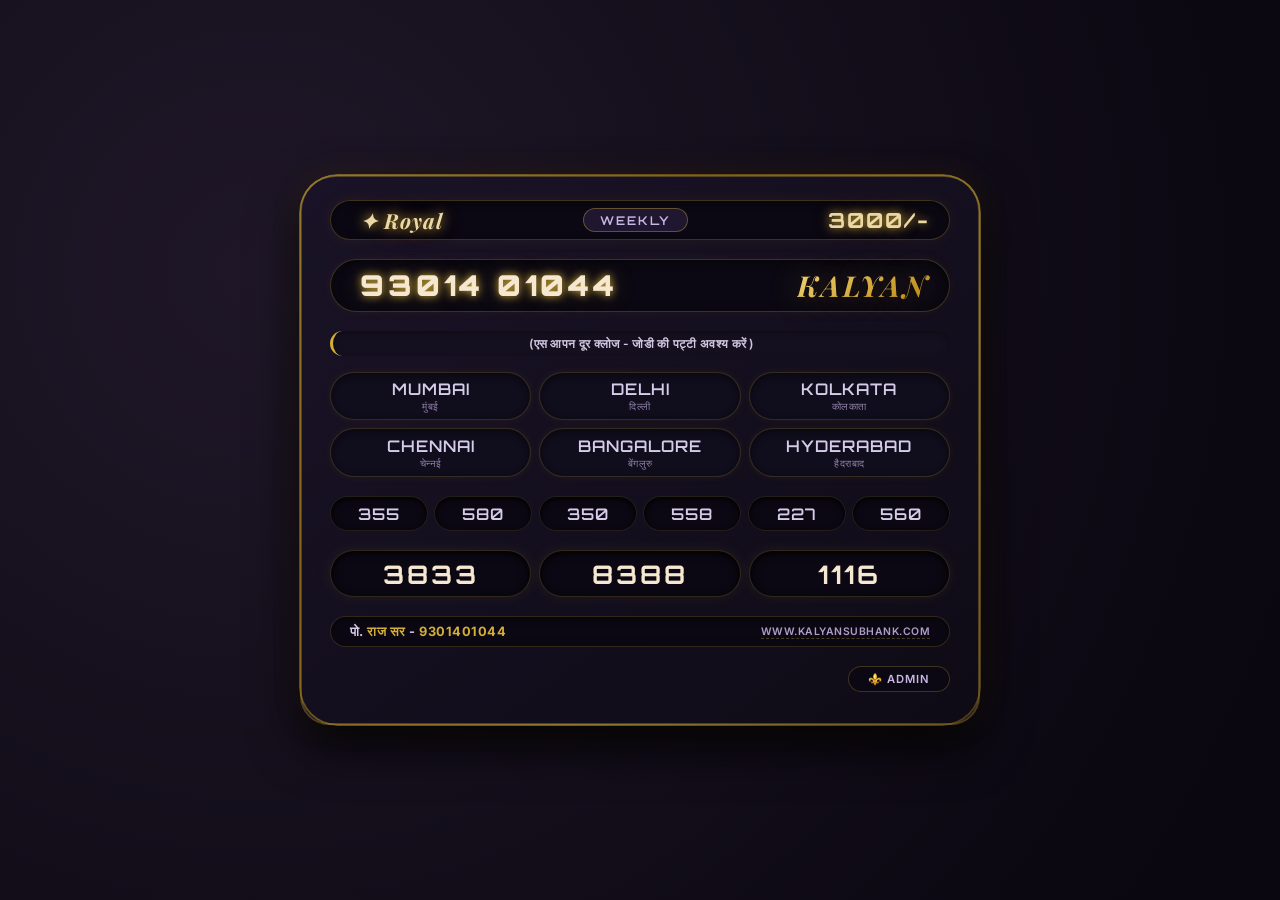
==== index.html @ b7de9a2c "Update index.html" ====
<!DOCTYPE html>
<html lang="en">
<head>
  <meta charset="UTF-8" />
  <meta name="viewport" content="width=device-width, initial-scale=1.0, maximum-scale=1.5" />
  <title>Kalyan · Royal Panel</title>
  <link rel="preconnect" href="https://fonts.googleapis.com" />
  <link rel="preconnect" href="https://fonts.gstatic.com" crossorigin />
  <link href="https://fonts.googleapis.com/css2?family=Orbitron:wght@400;600;700;900&family=Playfair+Display:ital,wght@0,600;0,700;1,700&family=Inter:opsz,wght@14..32,400;14..32,600;14..32,700&display=swap" rel="stylesheet" />
  <style>
    * {
      margin: 0;
      padding: 0;
      box-sizing: border-box;
    }

    body {
      background: #0b080e;
      min-height: 100vh;
      display: flex;
      justify-content: center;
      align-items: center;
      font-family: 'Inter', sans-serif;
      padding: 1rem;
      background-image: radial-gradient(circle at 20% 30%, #1f1728 0%, #0a0710 90%);
    }

    /* royal card – smaller, more compact */
    .panel {
      max-width: 680px;
      width: 100%;
      background: #110d1a;
      background-image: linear-gradient(145deg, #1a1327 0%, #0e0b16 100%);
      border-radius: 2.2rem 2.2rem 1.8rem 1.8rem;
      padding: 1.5rem 1.8rem 2rem;
      box-shadow: 0 20px 50px rgba(0,0,0,0.9), inset 0 0 0 1px #d4af3750, 0 0 30px #b8860b20;
      border: 1px solid #d4af3750;
      transition: all 0.2s;
      position: relative;
    }
    /* decorative border glow */
    .panel::before {
      content: '';
      position: absolute;
      inset: -2px;
      border-radius: 2.4rem;
      padding: 2px;
      background: linear-gradient(135deg, #d4af37, #b8860b, #d4af37, #8b6914);
      -webkit-mask: linear-gradient(#fff 0 0) content-box, linear-gradient(#fff 0 0);
      -webkit-mask-composite: xor;
      mask-composite: exclude;
      pointer-events: none;
      opacity: 0.5;
    }

    /* header: removed RS box, replaced with royal title + weekly/fees */
    .top-royal {
      display: flex;
      justify-content: space-between;
      align-items: center;
      background: #0b0813;
      padding: 0.3rem 1.2rem 0.3rem 1.8rem;
      border-radius: 60px;
      margin-bottom: 1.2rem;
      border: 1px solid #d4af3740;
      box-shadow: inset 0 2px 8px #00000080, 0 0 15px #b8860b15;
    }

    .top-royal .royal-title {
      font-family: 'Playfair Display', serif;
      font-weight: 700;
      font-size: 1.3rem;
      font-style: italic;
      color: #ecd8a5;
      text-shadow: 0 0 12px #d4af37, 0 0 30px #b8860b40;
      letter-spacing: 1px;
    }
    .top-royal .weekly-badge {
      font-family: 'Orbitron', monospace;
      font-weight: 600;
      font-size: 0.75rem;
      letter-spacing: 2px;
      color: #c9b8e6;
      background: #1f1730;
      padding: 0.2rem 1rem;
      border-radius: 30px;
      border: 1px solid #d4af3760;
      text-transform: uppercase;
    }
    .top-royal .fees-badge {
      font-family: 'Orbitron', monospace;
      font-weight: 700;
      font-size: 1.3rem;
      letter-spacing: 2px;
      color: #ecd8a5;
      text-shadow: 0 0 10px #d4af37, 0 0 25px #b8860b30;
    }

    /* main code row */
    .code-block {
      display: flex;
      justify-content: space-between;
      align-items: center;
      background: #0b0813;
      padding: 0.4rem 1.2rem 0.4rem 1.8rem;
      border-radius: 60px;
      margin-bottom: 1.2rem;
      border: 1px solid #d4af3740;
      box-shadow: inset 0 2px 10px #00000080, 0 0 12px #b8860b10;
    }
    .code-block .big-code {
      font-family: 'Orbitron', monospace;
      font-weight: 900;
      font-size: 1.8rem;
      letter-spacing: 4px;
      color: #f5e7d0;
      text-shadow: 0 0 8px #d4af37, 0 0 25px #d4af3740;
    }
    .code-block .label-kalyan {
      font-family: 'Playfair Display', serif;
      font-weight: 700;
      font-size: 1.8rem;
      font-style: italic;
      background: linear-gradient(145deg, #f5d77b, #b8860b);
      -webkit-background-clip: text;
      -webkit-text-fill-color: transparent;
      background-clip: text;
      text-shadow: 0 0 30px #d4af3760;
      letter-spacing: 3px;
    }

    /* hint text – compact */
    .hint-text {
      font-family: 'Inter', sans-serif;
      font-weight: 600;
      font-size: 0.75rem;
      letter-spacing: 0.3px;
      color: #d0c8e0;
      background: #15101f;
      padding: 0.3rem 1rem;
      border-radius: 40px;
      display: inline-block;
      margin-bottom: 1rem;
      border-left: 3px solid #d4af37;
      box-shadow: inset 0 2px 6px #00000060;
      width: 100%;
      text-align: center;
    }

    /* markets grid – 3 columns, 2 rows = 6 markets */
    .markets-grid {
      display: grid;
      grid-template-columns: repeat(3, 1fr);
      gap: 0.5rem;
      margin-bottom: 1.2rem;
    }
    .market-item {
      background: #0d0a16;
      font-family: 'Orbitron', monospace;
      font-weight: 600;
      font-size: 1rem;
      text-align: center;
      padding: 0.4rem 0.2rem;
      border-radius: 30px;
      color: #d4cce8;
      border: 1px solid #d4af3730;
      box-shadow: inset 0 2px 6px #00000080, 0 0 8px #b8860b15;
      letter-spacing: 1px;
      transition: 0.1s;
      background: #100d1c;
    }
    .market-item span {
      display: block;
      font-size: 0.6rem;
      font-family: 'Inter', sans-serif;
      font-weight: 400;
      color: #b09ec8;
      letter-spacing: 0.5px;
      margin-top: 2px;
      opacity: 0.8;
    }

    /* second row : 6 numbers (mini) */
    .grid-row-2 {
      display: grid;
      grid-template-columns: repeat(6, 1fr);
      gap: 0.4rem;
      margin-bottom: 1.2rem;
    }
    .grid-row-2 .num-sm {
      background: #0b0813;
      font-family: 'Orbitron', monospace;
      font-weight: 600;
      font-size: 1rem;
      text-align: center;
      padding: 0.4rem 0.1rem;
      border-radius: 30px;
      color: #d4cce8;
      border: 1px solid #d4af3720;
      box-shadow: inset 0 2px 6px #000000;
      letter-spacing: 1px;
    }

    /* row 3: three 4-digit numbers */
    .grid-row-3 {
      display: grid;
      grid-template-columns: repeat(3, 1fr);
      gap: 0.5rem;
      margin-bottom: 1.2rem;
    }
    .grid-row-3 .num-lg {
      background: #0b0813;
      font-family: 'Orbitron', monospace;
      font-weight: 700;
      font-size: 1.6rem;
      text-align: center;
      padding: 0.4rem 0.2rem;
      border-radius: 30px;
      color: #f5e7d0;
      border: 1px solid #d4af3730;
      box-shadow: inset 0 2px 8px #000000, 0 0 15px #d4af3715;
      letter-spacing: 3px;
    }

    /* footer line */
    .footer-line {
      display: flex;
      flex-wrap: wrap;
      justify-content: space-between;
      align-items: center;
      background: #0b0813;
      padding: 0.4rem 1.2rem;
      border-radius: 60px;
      border: 1px solid #d4af3730;
      margin-top: 0.4rem;
      box-shadow: inset 0 2px 8px #00000080;
    }
    .footer-line .raj {
      font-family: 'Inter', sans-serif;
      font-weight: 700;
      font-size: 0.8rem;
      color: #d4cce8;
      letter-spacing: 0.5px;
    }
    .footer-line .raj span {
      color: #d4af37;
      font-weight: 700;
    }
    .footer-line .phone {
      font-family: 'Orbitron', monospace;
      font-weight: 600;
      font-size: 0.9rem;
      color: #ecd8a5;
      letter-spacing: 2px;
      text-shadow: 0 0 8px #d4af3740;
    }
    .footer-line .web {
      font-family: 'Inter', sans-serif;
      font-weight: 600;
      font-size: 0.65rem;
      color: #b09ec8;
      letter-spacing: 0.5px;
      border-bottom: 1px dashed #d4af3750;
    }

    /* admin */
    .admin-toggle {
      margin-top: 1.2rem;
      text-align: right;
    }
    .admin-toggle button {
      background: #1f1730;
      border: 1px solid #d4af3740;
      color: #c9b8e6;
      font-family: 'Inter', sans-serif;
      font-weight: 600;
      font-size: 0.7rem;
      padding: 0.3rem 1.2rem;
      border-radius: 40px;
      cursor: pointer;
      transition: 0.2s;
      letter-spacing: 1px;
      backdrop-filter: blur(4px);
      background: #0b0813b0;
    }
    .admin-toggle button:hover {
      background: #d4af3720;
      color: #ecd8a5;
      border-color: #d4af37;
      box-shadow: 0 0 25px #d4af3720;
    }

    .admin-panel {
      margin-top: 1rem;
      background: #0f0b1ab0;
      backdrop-filter: blur(8px);
      padding: 1.2rem 1.5rem;
      border-radius: 30px;
      border: 1px solid #d4af3730;
      display: none;
      grid-template-columns: 1fr 1fr;
      gap: 0.6rem 1.2rem;
      box-shadow: inset 0 0 20px #00000080;
    }
    .admin-panel.open {
      display: grid;
    }
    .admin-panel label {
      font-size: 0.6rem;
      text-transform: uppercase;
      letter-spacing: 1px;
      color: #b09ec8;
      font-weight: 600;
      display: flex;
      flex-direction: column;
      gap: 3px;
    }
    .admin-panel label input {
      background: #0b0813;
      border: 1px solid #d4af3740;
      padding: 0.3rem 0.6rem;
      border-radius: 30px;
      color: #f5e7d0;
      font-family: 'Orbitron', monospace;
      font-size: 0.7rem;
      outline: none;
      transition: 0.2s;
    }
    .admin-panel label input:focus {
      border-color: #d4af37;
      box-shadow: 0 0 20px #d4af3715;
    }
    .admin-panel .apply-btn {
      grid-column: 1 / -1;
      background: #d4af3730;
      border: 1px solid #d4af37;
      color: #ecd8a5;
      font-weight: 700;
      padding: 0.5rem;
      border-radius: 60px;
      font-size: 0.8rem;
      letter-spacing: 2px;
      cursor: pointer;
      transition: 0.2s;
      margin-top: 0.2rem;
      backdrop-filter: blur(4px);
    }
    .admin-panel .apply-btn:hover {
      background: #d4af3760;
      box-shadow: 0 0 30px #d4af3720;
    }

    @media (max-width: 550px) {
      .panel { padding: 1.2rem; }
      .code-block .big-code { font-size: 1.2rem; letter-spacing: 2px; }
      .code-block .label-kalyan { font-size: 1.3rem; }
      .market-item { font-size: 0.8rem; }
      .grid-row-2 .num-sm { font-size: 0.8rem; }
      .grid-row-3 .num-lg { font-size: 1.2rem; }
      .top-royal .royal-title { font-size: 1rem; }
      .top-royal .fees-badge { font-size: 1rem; }
      .footer-line .phone { font-size: 0.7rem; }
      .admin-panel { grid-template-columns: 1fr; }
    }
  </style>
</head>
<body>
<div class="panel" id="mainPanel">

  <!-- header: royal title + weekly + fees (RS removed) -->
  <div class="top-royal">
    <span class="royal-title" id="royalTitle">✦ Royal</span>
    <span class="weekly-badge" id="weeklyDisplay">WEEKLY</span>
    <span class="fees-badge" id="feesDisplay">3000/-</span>
  </div>

  <!-- code + KALYAN -->
  <div class="code-block">
    <span class="big-code" id="codeDisplay">93014 01044</span>
    <span class="label-kalyan" id="kalyanDisplay">KALYAN</span>
  </div>

  <!-- hint -->
  <div class="hint-text" id="hintDisplay">(एस आपन दूर क्लोज - जोडी की पट्टी अवश्य करें )</div>

  <!-- 6 markets (3 cols x 2 rows) -->
  <div class="markets-grid" id="marketsGrid">
    <div class="market-item" id="m1">MUMBAI <span>मुंबई</span></div>
    <div class="market-item" id="m2">DELHI <span>दिल्ली</span></div>
    <div class="market-item" id="m3">KOLKATA <span>कोलकाता</span></div>
    <div class="market-item" id="m4">CHENNAI <span>चेन्नई</span></div>
    <div class="market-item" id="m5">BANGALORE <span>बेंगलुरु</span></div>
    <div class="market-item" id="m6">HYDERABAD <span>हैदराबाद</span></div>
  </div>

  <!-- row 2: six numbers -->
  <div class="grid-row-2" id="row2Grid">
    <div class="num-sm" id="r2c1">355</div>
    <div class="num-sm" id="r2c2">580</div>
    <div class="num-sm" id="r2c3">350</div>
    <div class="num-sm" id="r2c4">558</div>
    <div class="num-sm" id="r2c5">227</div>
    <div class="num-sm" id="r2c6">560</div>
  </div>

  <!-- row 3: 4-digit numbers -->
  <div class="grid-row-3" id="row3Grid">
    <div class="num-lg" id="r3c1">3833</div>
    <div class="num-lg" id="r3c2">8388</div>
    <div class="num-lg" id="r3c3">1116</div>
  </div>

  <!-- footer -->
  <div class="footer-line">
    <span class="raj">पो. <span>राज सर</span> - <span id="footerPhone">9301401044</span></span>
    <span class="web" id="footerWeb">WWW.KALYANSUBHANK.COM</span>
  </div>

  <!-- admin toggle -->
  <div class="admin-toggle">
    <button id="adminToggleBtn">⚜️ ADMIN</button>
  </div>

  <!-- admin panel (no password) -->
  <div class="admin-panel" id="adminPanel">
    <label>ROYAL TITLE <input type="text" id="adminTitle" value="✦ Royal"></label>
    <label>WEEKLY <input type="text" id="adminWeekly" value="WEEKLY"></label>
    <label>FEES <input type="text" id="adminFees" value="3000/-"></label>
    <label>CODE <input type="text" id="adminCode" value="93014 01044"></label>
    <label>KALYAN <input type="text" id="adminKalyan" value="KALYAN"></label>
    <label>HINT <input type="text" id="adminHint" value="(एस आपन दूर क्लोज - जोडी की पट्टी अवश्य करें )"></label>
    <label>MARKET 1 <input type="text" id="adminM1" value="MUMBAI"></label>
    <label>MARKET 2 <input type="text" id="adminM2" value="DELHI"></label>
    <label>MARKET 3 <input type="text" id="adminM3" value="KOLKATA"></label>
    <label>MARKET 4 <input type="text" id="adminM4" value="CHENNAI"></label>
    <label>MARKET 5 <input type="text" id="adminM5" value="BANGALORE"></label>
    <label>MARKET 6 <input type="text" id="adminM6" value="HYDERABAD"></label>
    <label>R2 (6 nums) <input type="text" id="adminR2" value="355,580,350,558,227,560"></label>
    <label>R3 (3 nums) <input type="text" id="adminR3" value="3833,8388,1116"></label>
    <label>FOOTER PHONE <input type="text" id="adminPhone" value="9301401044"></label>
    <label>WEBSITE <input type="text" id="adminWeb" value="WWW.KALYANSUBHANK.COM"></label>
    <button class="apply-btn" id="applyAdminBtn">⟳ APPLY CHANGES</button>
  </div>
</div>

<script>
  (function() {
    const panel = document.getElementById('adminPanel');
    const toggleBtn = document.getElementById('adminToggleBtn');

    toggleBtn.addEventListener('click', function() {
      panel.classList.toggle('open');
      toggleBtn.textContent = panel.classList.contains('open') ? '✕ CLOSE' : '⚜️ ADMIN';
      if (panel.classList.contains('open')) syncAdminFromDisplay();
    });

    // DOM refs
    const titleDisplay = document.getElementById('royalTitle');
    const weeklyDisplay = document.getElementById('weeklyDisplay');
    const feesDisplay = document.getElementById('feesDisplay');
    const codeDisplay = document.getElementById('codeDisplay');
    const kalyanDisplay = document.getElementById('kalyanDisplay');
    const hintDisplay = document.getElementById('hintDisplay');
    const m1 = document.getElementById('m1'), m2 = document.getElementById('m2'), m3 = document.getElementById('m3');
    const m4 = document.getElementById('m4'), m5 = document.getElementById('m5'), m6 = document.getElementById('m6');
    const r2c1 = document.getElementById('r2c1'), r2c2 = document.getElementById('r2c2'), r2c3 = document.getElementById('r2c3');
    const r2c4 = document.getElementById('r2c4'), r2c5 = document.getElementById('r2c5'), r2c6 = document.getElementById('r2c6');
    const r3c1 = document.getElementById('r3c1'), r3c2 = document.getElementById('r3c2'), r3c3 = document.getElementById('r3c3');
    const footerPhone = document.getElementById('footerPhone'), footerWeb = document.getElementById('footerWeb');

    // admin inputs
    const adminTitle = document.getElementById('adminTitle');
    const adminWeekly = document.getElementById('adminWeekly');
    const adminFees = document.getElementById('adminFees');
    const adminCode = document.getElementById('adminCode');
    const adminKalyan = document.getElementById('adminKalyan');
    const adminHint = document.getElementById('adminHint');
    const adminM1 = document.getElementById('adminM1'), adminM2 = document.getElementById('adminM2'), adminM3 = document.getElementById('adminM3');
    const adminM4 = document.getElementById('adminM4'), adminM5 = document.getElementById('adminM5'), adminM6 = document.getElementById('adminM6');
    const adminR2 = document.getElementById('adminR2'), adminR3 = document.getElementById('adminR3');
    const adminPhone = document.getElementById('adminPhone'), adminWeb = document.getElementById('adminWeb');

    function applyChanges() {
      titleDisplay.textContent = adminTitle.value || '✦ Royal';
      weeklyDisplay.textContent = adminWeekly.value || 'WEEKLY';
      feesDisplay.textContent = adminFees.value || '3000/-';
      codeDisplay.textContent = adminCode.value || '93014 01044';
      kalyanDisplay.textContent = adminKalyan.value || 'KALYAN';
      hintDisplay.textContent = adminHint.value || '(एस आपन दूर क्लोज - जोडी की पट्टी अवश्य करें )';

      // markets
      m1.innerHTML = `${adminM1.value || 'MUMBAI'} <span>मुंबई</span>`;
      m2.innerHTML = `${adminM2.value || 'DELHI'} <span>दिल्ली</span>`;
      m3.innerHTML = `${adminM3.value || 'KOLKATA'} <span>कोलकाता</span>`;
      m4.innerHTML = `${adminM4.value || 'CHENNAI'} <span>चेन्नई</span>`;
      m5.innerHTML = `${adminM5.value || 'BANGALORE'} <span>बेंगलुरु</span>`;
      m6.innerHTML = `${adminM6.value || 'HYDERABAD'} <span>हैदराबाद</span>`;

      // row2
      const r2vals = adminR2.value.split(',').map(s => s.trim());
      if (r2vals.length >= 6) {
        r2c1.textContent = r2vals[0]; r2c2.textContent = r2vals[1]; r2c3.textContent = r2vals[2];
        r2c4.textContent = r2vals[3]; r2c5.textContent = r2vals[4]; r2c6.textContent = r2vals[5];
      }
      // row3
      const r3vals = adminR3.value.split(',').map(s => s.trim());
      if (r3vals.length >= 3) {
        r3c1.textContent = r3vals[0]; r3c2.textContent = r3vals[1]; r3c3.textContent = r3vals[2];
      }
      footerPhone.textContent = adminPhone.value || '9301401044';
      footerWeb.textContent = adminWeb.value || 'WWW.KALYANSUBHANK.COM';
    }

    function syncAdminFromDisplay() {
      adminTitle.value = titleDisplay.textContent;
      adminWeekly.value = weeklyDisplay.textContent;
      adminFees.value = feesDisplay.textContent;
      adminCode.value = codeDisplay.textContent;
      adminKalyan.value = kalyanDisplay.textContent;
      adminHint.value = hintDisplay.textContent;
      // markets: extract main text
      adminM1.value = m1.textContent.replace('मुंबई','').trim();
      adminM2.value = m2.textContent.replace('दिल्ली','').trim();
      adminM3.value = m3.textContent.replace('कोलकाता','').trim();
      adminM4.value = m4.textContent.replace('चेन्नई','').trim();
      adminM5.value = m5.textContent.replace('बेंगलुरु','').trim();
      adminM6.value = m6.textContent.replace('हैदराबाद','').trim();
      adminR2.value = `${r2c1.textContent},${r2c2.textContent},${r2c3.textContent},${r2c4.textContent},${r2c5.textContent},${r2c6.textContent}`;
      adminR3.value = `${r3c1.textContent},${r3c2.textContent},${r3c3.textContent}`;
      adminPhone.value = footerPhone.textContent;
      adminWeb.value = footerWeb.textContent;
    }

    document.getElementById('applyAdminBtn').addEventListener('click', applyChanges);
    window.addEventListener('load', syncAdminFromDisplay);
    panel.classList.remove('open');
    toggleBtn.textContent = '⚜️ ADMIN';
  })();
</script>
</body>
</html>
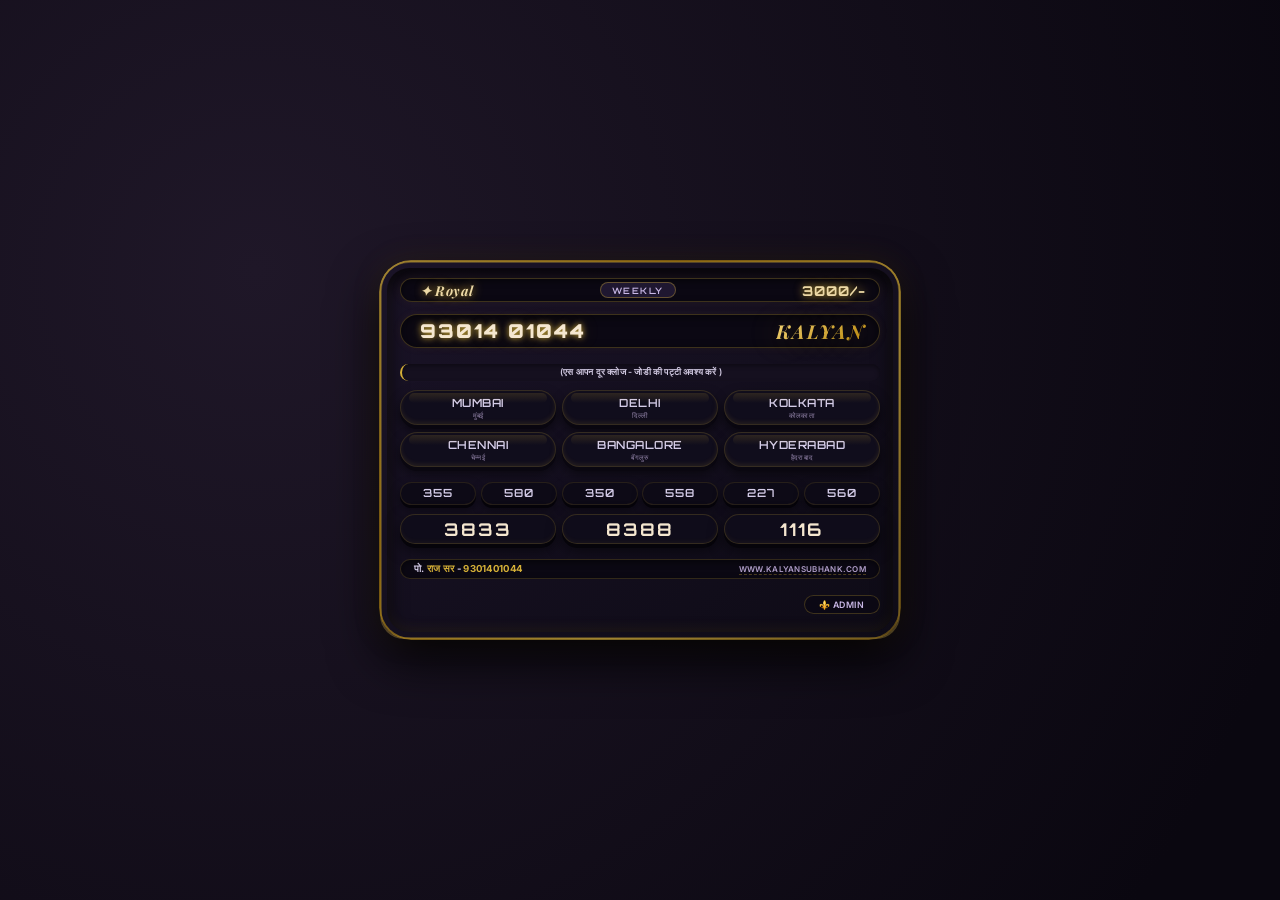
==== commit 31094f28: "Update index.html" ====
--- a/index.html
+++ b/index.html
@@ -3,7 +3,7 @@
 <head>
   <meta charset="UTF-8" />
   <meta name="viewport" content="width=device-width, initial-scale=1.0, maximum-scale=1.5" />
-  <title>Kalyan · Royal Panel</title>
+  <title>Royal · Kalyan Markets</title>
   <link rel="preconnect" href="https://fonts.googleapis.com" />
   <link rel="preconnect" href="https://fonts.gstatic.com" crossorigin />
   <link href="https://fonts.googleapis.com/css2?family=Orbitron:wght@400;600;700;900&family=Playfair+Display:ital,wght@0,600;0,700;1,700&family=Inter:opsz,wght@14..32,400;14..32,600;14..32,700&display=swap" rel="stylesheet" />
@@ -21,252 +21,285 @@
       justify-content: center;
       align-items: center;
       font-family: 'Inter', sans-serif;
-      padding: 1rem;
+      padding: 0.8rem;
       background-image: radial-gradient(circle at 20% 30%, #1f1728 0%, #0a0710 90%);
     }
 
-    /* royal card – smaller, more compact */
     .panel {
-      max-width: 680px;
+      max-width: 520px;
       width: 100%;
       background: #110d1a;
       background-image: linear-gradient(145deg, #1a1327 0%, #0e0b16 100%);
-      border-radius: 2.2rem 2.2rem 1.8rem 1.8rem;
-      padding: 1.5rem 1.8rem 2rem;
+      border-radius: 1.8rem 1.8rem 1.5rem 1.5rem;
+      padding: 1rem 1.2rem 1.5rem;
       box-shadow: 0 20px 50px rgba(0,0,0,0.9), inset 0 0 0 1px #d4af3750, 0 0 30px #b8860b20;
       border: 1px solid #d4af3750;
+      position: relative;
       transition: all 0.2s;
-      position: relative;
-    }
-    /* decorative border glow */
+    }
     .panel::before {
       content: '';
       position: absolute;
       inset: -2px;
-      border-radius: 2.4rem;
+      border-radius: 2rem;
       padding: 2px;
       background: linear-gradient(135deg, #d4af37, #b8860b, #d4af37, #8b6914);
       -webkit-mask: linear-gradient(#fff 0 0) content-box, linear-gradient(#fff 0 0);
       -webkit-mask-composite: xor;
       mask-composite: exclude;
       pointer-events: none;
-      opacity: 0.5;
-    }
-
-    /* header: removed RS box, replaced with royal title + weekly/fees */
+      opacity: 0.6;
+    }
+    .panel::after {
+      content: '';
+      position: absolute;
+      inset: 6px;
+      border-radius: 1.4rem;
+      box-shadow: inset 0 8px 20px rgba(0,0,0,0.8), inset 0 -4px 12px rgba(212,175,55,0.08);
+      pointer-events: none;
+    }
+
     .top-royal {
       display: flex;
       justify-content: space-between;
       align-items: center;
       background: #0b0813;
-      padding: 0.3rem 1.2rem 0.3rem 1.8rem;
-      border-radius: 60px;
-      margin-bottom: 1.2rem;
+      padding: 0.15rem 0.8rem 0.15rem 1.2rem;
+      border-radius: 40px;
+      margin-bottom: 0.7rem;
       border: 1px solid #d4af3740;
-      box-shadow: inset 0 2px 8px #00000080, 0 0 15px #b8860b15;
-    }
-
+      box-shadow: inset 0 2px 6px #00000080, 0 0 12px #b8860b10;
+      position: relative;
+      z-index: 2;
+    }
     .top-royal .royal-title {
       font-family: 'Playfair Display', serif;
       font-weight: 700;
-      font-size: 1.3rem;
+      font-size: 0.85rem;
       font-style: italic;
       color: #ecd8a5;
-      text-shadow: 0 0 12px #d4af37, 0 0 30px #b8860b40;
-      letter-spacing: 1px;
+      text-shadow: 0 0 10px #d4af37, 0 0 25px #b8860b30;
+      letter-spacing: 0.5px;
     }
     .top-royal .weekly-badge {
       font-family: 'Orbitron', monospace;
       font-weight: 600;
-      font-size: 0.75rem;
-      letter-spacing: 2px;
+      font-size: 0.55rem;
+      letter-spacing: 1.5px;
       color: #c9b8e6;
       background: #1f1730;
-      padding: 0.2rem 1rem;
-      border-radius: 30px;
+      padding: 0.1rem 0.7rem;
+      border-radius: 20px;
       border: 1px solid #d4af3760;
       text-transform: uppercase;
     }
     .top-royal .fees-badge {
       font-family: 'Orbitron', monospace;
       font-weight: 700;
-      font-size: 1.3rem;
-      letter-spacing: 2px;
+      font-size: 0.85rem;
+      letter-spacing: 1px;
       color: #ecd8a5;
-      text-shadow: 0 0 10px #d4af37, 0 0 25px #b8860b30;
-    }
-
-    /* main code row */
+      text-shadow: 0 0 8px #d4af37, 0 0 20px #b8860b20;
+    }
+
     .code-block {
       display: flex;
       justify-content: space-between;
       align-items: center;
       background: #0b0813;
-      padding: 0.4rem 1.2rem 0.4rem 1.8rem;
-      border-radius: 60px;
-      margin-bottom: 1.2rem;
+      padding: 0.2rem 0.8rem 0.2rem 1.2rem;
+      border-radius: 40px;
+      margin-bottom: 0.7rem;
       border: 1px solid #d4af3740;
-      box-shadow: inset 0 2px 10px #00000080, 0 0 12px #b8860b10;
+      box-shadow: inset 0 2px 8px #00000080, 0 0 10px #b8860b10;
+      position: relative;
+      z-index: 2;
     }
     .code-block .big-code {
       font-family: 'Orbitron', monospace;
       font-weight: 900;
-      font-size: 1.8rem;
-      letter-spacing: 4px;
+      font-size: 1.2rem;
+      letter-spacing: 2px;
       color: #f5e7d0;
-      text-shadow: 0 0 8px #d4af37, 0 0 25px #d4af3740;
+      text-shadow: 0 0 6px #d4af37, 0 0 20px #d4af3730;
     }
     .code-block .label-kalyan {
       font-family: 'Playfair Display', serif;
       font-weight: 700;
-      font-size: 1.8rem;
+      font-size: 1.2rem;
       font-style: italic;
       background: linear-gradient(145deg, #f5d77b, #b8860b);
       -webkit-background-clip: text;
       -webkit-text-fill-color: transparent;
       background-clip: text;
       text-shadow: 0 0 30px #d4af3760;
-      letter-spacing: 3px;
-    }
-
-    /* hint text – compact */
+      letter-spacing: 2px;
+    }
+
     .hint-text {
       font-family: 'Inter', sans-serif;
       font-weight: 600;
-      font-size: 0.75rem;
-      letter-spacing: 0.3px;
+      font-size: 0.55rem;
+      letter-spacing: 0.2px;
       color: #d0c8e0;
       background: #15101f;
-      padding: 0.3rem 1rem;
-      border-radius: 40px;
+      padding: 0.15rem 0.8rem;
+      border-radius: 30px;
       display: inline-block;
-      margin-bottom: 1rem;
-      border-left: 3px solid #d4af37;
-      box-shadow: inset 0 2px 6px #00000060;
+      margin-bottom: 0.7rem;
+      border-left: 2px solid #d4af37;
+      box-shadow: inset 0 2px 4px #00000060;
       width: 100%;
       text-align: center;
-    }
-
-    /* markets grid – 3 columns, 2 rows = 6 markets */
+      position: relative;
+      z-index: 2;
+    }
+
     .markets-grid {
       display: grid;
       grid-template-columns: repeat(3, 1fr);
-      gap: 0.5rem;
-      margin-bottom: 1.2rem;
+      gap: 0.4rem;
+      margin-bottom: 0.8rem;
+      position: relative;
+      z-index: 2;
     }
     .market-item {
       background: #0d0a16;
       font-family: 'Orbitron', monospace;
       font-weight: 600;
-      font-size: 1rem;
+      font-size: 0.7rem;
       text-align: center;
-      padding: 0.4rem 0.2rem;
-      border-radius: 30px;
+      padding: 0.3rem 0.1rem;
+      border-radius: 20px;
       color: #d4cce8;
       border: 1px solid #d4af3730;
-      box-shadow: inset 0 2px 6px #00000080, 0 0 8px #b8860b15;
-      letter-spacing: 1px;
-      transition: 0.1s;
+      box-shadow: 0 4px 0 #0a0710, 0 6px 12px rgba(0,0,0,0.6), inset 0 -2px 4px rgba(212,175,55,0.1);
       background: #100d1c;
+      transition: all 0.05s ease;
+      letter-spacing: 0.5px;
+      position: relative;
+      transform: translateY(-2px);
+    }
+    .market-item::after {
+      content: '';
+      position: absolute;
+      top: 2px;
+      left: 8px;
+      right: 8px;
+      height: 30%;
+      background: linear-gradient(180deg, rgba(212,175,55,0.15) 0%, transparent 100%);
+      border-radius: 20px;
+      pointer-events: none;
     }
     .market-item span {
       display: block;
-      font-size: 0.6rem;
+      font-size: 0.45rem;
       font-family: 'Inter', sans-serif;
       font-weight: 400;
       color: #b09ec8;
-      letter-spacing: 0.5px;
-      margin-top: 2px;
+      letter-spacing: 0.3px;
+      margin-top: 1px;
       opacity: 0.8;
     }
-
-    /* second row : 6 numbers (mini) */
+    .market-item:hover {
+      border-color: #d4af3760;
+      box-shadow: 0 2px 0 #0a0710, 0 8px 20px rgba(212,175,55,0.15);
+      transform: translateY(-3px);
+    }
+
     .grid-row-2 {
       display: grid;
       grid-template-columns: repeat(6, 1fr);
-      gap: 0.4rem;
-      margin-bottom: 1.2rem;
+      gap: 0.3rem;
+      margin-bottom: 0.7rem;
+      position: relative;
+      z-index: 2;
     }
     .grid-row-2 .num-sm {
       background: #0b0813;
       font-family: 'Orbitron', monospace;
       font-weight: 600;
-      font-size: 1rem;
+      font-size: 0.7rem;
       text-align: center;
-      padding: 0.4rem 0.1rem;
-      border-radius: 30px;
+      padding: 0.2rem 0.1rem;
+      border-radius: 20px;
       color: #d4cce8;
       border: 1px solid #d4af3720;
-      box-shadow: inset 0 2px 6px #000000;
+      box-shadow: 0 3px 0 #06040a, 0 4px 10px rgba(0,0,0,0.5);
       letter-spacing: 1px;
-    }
-
-    /* row 3: three 4-digit numbers */
+      background: #0d0a16;
+    }
+
     .grid-row-3 {
       display: grid;
       grid-template-columns: repeat(3, 1fr);
-      gap: 0.5rem;
-      margin-bottom: 1.2rem;
+      gap: 0.4rem;
+      margin-bottom: 0.8rem;
+      position: relative;
+      z-index: 2;
     }
     .grid-row-3 .num-lg {
       background: #0b0813;
       font-family: 'Orbitron', monospace;
       font-weight: 700;
-      font-size: 1.6rem;
+      font-size: 1.1rem;
       text-align: center;
-      padding: 0.4rem 0.2rem;
-      border-radius: 30px;
+      padding: 0.2rem 0.1rem;
+      border-radius: 20px;
       color: #f5e7d0;
       border: 1px solid #d4af3730;
-      box-shadow: inset 0 2px 8px #000000, 0 0 15px #d4af3715;
-      letter-spacing: 3px;
-    }
-
-    /* footer line */
+      box-shadow: 0 4px 0 #06040a, 0 6px 16px rgba(0,0,0,0.6), inset 0 -2px 4px rgba(212,175,55,0.05);
+      letter-spacing: 2px;
+      background: #0f0c1a;
+      transform: translateY(-2px);
+    }
+
     .footer-line {
       display: flex;
       flex-wrap: wrap;
       justify-content: space-between;
       align-items: center;
       background: #0b0813;
-      padding: 0.4rem 1.2rem;
-      border-radius: 60px;
+      padding: 0.2rem 0.8rem;
+      border-radius: 40px;
       border: 1px solid #d4af3730;
-      margin-top: 0.4rem;
-      box-shadow: inset 0 2px 8px #00000080;
+      margin-top: 0.2rem;
+      box-shadow: inset 0 2px 6px #00000080;
+      position: relative;
+      z-index: 2;
     }
     .footer-line .raj {
       font-family: 'Inter', sans-serif;
       font-weight: 700;
-      font-size: 0.8rem;
+      font-size: 0.6rem;
       color: #d4cce8;
-      letter-spacing: 0.5px;
+      letter-spacing: 0.3px;
     }
     .footer-line .raj span {
       color: #d4af37;
-      font-weight: 700;
     }
     .footer-line .phone {
       font-family: 'Orbitron', monospace;
       font-weight: 600;
-      font-size: 0.9rem;
+      font-size: 0.65rem;
       color: #ecd8a5;
-      letter-spacing: 2px;
-      text-shadow: 0 0 8px #d4af3740;
+      letter-spacing: 1px;
+      text-shadow: 0 0 6px #d4af3730;
     }
     .footer-line .web {
       font-family: 'Inter', sans-serif;
       font-weight: 600;
-      font-size: 0.65rem;
+      font-size: 0.5rem;
       color: #b09ec8;
-      letter-spacing: 0.5px;
+      letter-spacing: 0.3px;
       border-bottom: 1px dashed #d4af3750;
     }
 
-    /* admin */
     .admin-toggle {
-      margin-top: 1.2rem;
+      margin-top: 0.8rem;
       text-align: right;
+      position: relative;
+      z-index: 2;
     }
     .admin-toggle button {
       background: #1f1730;
@@ -274,12 +307,12 @@
       color: #c9b8e6;
       font-family: 'Inter', sans-serif;
       font-weight: 600;
-      font-size: 0.7rem;
-      padding: 0.3rem 1.2rem;
-      border-radius: 40px;
+      font-size: 0.55rem;
+      padding: 0.2rem 0.9rem;
+      border-radius: 30px;
       cursor: pointer;
       transition: 0.2s;
-      letter-spacing: 1px;
+      letter-spacing: 0.5px;
       backdrop-filter: blur(4px);
       background: #0b0813b0;
     }
@@ -287,48 +320,50 @@
       background: #d4af3720;
       color: #ecd8a5;
       border-color: #d4af37;
-      box-shadow: 0 0 25px #d4af3720;
+      box-shadow: 0 0 20px #d4af3720;
     }
 
     .admin-panel {
-      margin-top: 1rem;
+      margin-top: 0.7rem;
       background: #0f0b1ab0;
       backdrop-filter: blur(8px);
-      padding: 1.2rem 1.5rem;
-      border-radius: 30px;
+      padding: 0.8rem 1rem;
+      border-radius: 24px;
       border: 1px solid #d4af3730;
       display: none;
       grid-template-columns: 1fr 1fr;
-      gap: 0.6rem 1.2rem;
+      gap: 0.4rem 0.8rem;
       box-shadow: inset 0 0 20px #00000080;
+      position: relative;
+      z-index: 5;
     }
     .admin-panel.open {
       display: grid;
     }
     .admin-panel label {
-      font-size: 0.6rem;
+      font-size: 0.5rem;
       text-transform: uppercase;
-      letter-spacing: 1px;
+      letter-spacing: 0.5px;
       color: #b09ec8;
       font-weight: 600;
       display: flex;
       flex-direction: column;
-      gap: 3px;
+      gap: 2px;
     }
     .admin-panel label input {
       background: #0b0813;
       border: 1px solid #d4af3740;
-      padding: 0.3rem 0.6rem;
-      border-radius: 30px;
+      padding: 0.2rem 0.5rem;
+      border-radius: 20px;
       color: #f5e7d0;
       font-family: 'Orbitron', monospace;
-      font-size: 0.7rem;
+      font-size: 0.55rem;
       outline: none;
       transition: 0.2s;
     }
     .admin-panel label input:focus {
       border-color: #d4af37;
-      box-shadow: 0 0 20px #d4af3715;
+      box-shadow: 0 0 15px #d4af3715;
     }
     .admin-panel .apply-btn {
       grid-column: 1 / -1;
@@ -336,54 +371,48 @@
       border: 1px solid #d4af37;
       color: #ecd8a5;
       font-weight: 700;
-      padding: 0.5rem;
-      border-radius: 60px;
-      font-size: 0.8rem;
-      letter-spacing: 2px;
+      padding: 0.3rem;
+      border-radius: 40px;
+      font-size: 0.6rem;
+      letter-spacing: 1.5px;
       cursor: pointer;
       transition: 0.2s;
-      margin-top: 0.2rem;
+      margin-top: 0.1rem;
       backdrop-filter: blur(4px);
     }
     .admin-panel .apply-btn:hover {
       background: #d4af3760;
-      box-shadow: 0 0 30px #d4af3720;
-    }
-
-    @media (max-width: 550px) {
-      .panel { padding: 1.2rem; }
-      .code-block .big-code { font-size: 1.2rem; letter-spacing: 2px; }
-      .code-block .label-kalyan { font-size: 1.3rem; }
-      .market-item { font-size: 0.8rem; }
-      .grid-row-2 .num-sm { font-size: 0.8rem; }
-      .grid-row-3 .num-lg { font-size: 1.2rem; }
-      .top-royal .royal-title { font-size: 1rem; }
-      .top-royal .fees-badge { font-size: 1rem; }
-      .footer-line .phone { font-size: 0.7rem; }
-      .admin-panel { grid-template-columns: 1fr; }
+      box-shadow: 0 0 25px #d4af3720;
+    }
+
+    @media (max-width: 480px) {
+      .panel { padding: 0.8rem; }
+      .code-block .big-code { font-size: 0.95rem; letter-spacing: 1px; }
+      .code-block .label-kalyan { font-size: 0.95rem; }
+      .market-item { font-size: 0.6rem; }
+      .grid-row-2 .num-sm { font-size: 0.6rem; }
+      .grid-row-3 .num-lg { font-size: 0.9rem; }
+      .top-royal .royal-title { font-size: 0.7rem; }
+      .top-royal .fees-badge { font-size: 0.7rem; }
     }
   </style>
 </head>
 <body>
 <div class="panel" id="mainPanel">
 
-  <!-- header: royal title + weekly + fees (RS removed) -->
   <div class="top-royal">
     <span class="royal-title" id="royalTitle">✦ Royal</span>
     <span class="weekly-badge" id="weeklyDisplay">WEEKLY</span>
     <span class="fees-badge" id="feesDisplay">3000/-</span>
   </div>
 
-  <!-- code + KALYAN -->
   <div class="code-block">
     <span class="big-code" id="codeDisplay">93014 01044</span>
     <span class="label-kalyan" id="kalyanDisplay">KALYAN</span>
   </div>
 
-  <!-- hint -->
   <div class="hint-text" id="hintDisplay">(एस आपन दूर क्लोज - जोडी की पट्टी अवश्य करें )</div>
 
-  <!-- 6 markets (3 cols x 2 rows) -->
   <div class="markets-grid" id="marketsGrid">
     <div class="market-item" id="m1">MUMBAI <span>मुंबई</span></div>
     <div class="market-item" id="m2">DELHI <span>दिल्ली</span></div>
@@ -393,7 +422,6 @@
     <div class="market-item" id="m6">HYDERABAD <span>हैदराबाद</span></div>
   </div>
 
-  <!-- row 2: six numbers -->
   <div class="grid-row-2" id="row2Grid">
     <div class="num-sm" id="r2c1">355</div>
     <div class="num-sm" id="r2c2">580</div>
@@ -403,25 +431,21 @@
     <div class="num-sm" id="r2c6">560</div>
   </div>
 
-  <!-- row 3: 4-digit numbers -->
   <div class="grid-row-3" id="row3Grid">
     <div class="num-lg" id="r3c1">3833</div>
     <div class="num-lg" id="r3c2">8388</div>
     <div class="num-lg" id="r3c3">1116</div>
   </div>
 
-  <!-- footer -->
   <div class="footer-line">
     <span class="raj">पो. <span>राज सर</span> - <span id="footerPhone">9301401044</span></span>
     <span class="web" id="footerWeb">WWW.KALYANSUBHANK.COM</span>
   </div>
 
-  <!-- admin toggle -->
   <div class="admin-toggle">
     <button id="adminToggleBtn">⚜️ ADMIN</button>
   </div>
 
-  <!-- admin panel (no password) -->
   <div class="admin-panel" id="adminPanel">
     <label>ROYAL TITLE <input type="text" id="adminTitle" value="✦ Royal"></label>
     <label>WEEKLY <input type="text" id="adminWeekly" value="WEEKLY"></label>
@@ -439,7 +463,7 @@
     <label>R3 (3 nums) <input type="text" id="adminR3" value="3833,8388,1116"></label>
     <label>FOOTER PHONE <input type="text" id="adminPhone" value="9301401044"></label>
     <label>WEBSITE <input type="text" id="adminWeb" value="WWW.KALYANSUBHANK.COM"></label>
-    <button class="apply-btn" id="applyAdminBtn">⟳ APPLY CHANGES</button>
+    <button class="apply-btn" id="applyAdminBtn">⟳ APPLY</button>
   </div>
 </div>
 
@@ -454,7 +478,6 @@
       if (panel.classList.contains('open')) syncAdminFromDisplay();
     });
 
-    // DOM refs
     const titleDisplay = document.getElementById('royalTitle');
     const weeklyDisplay = document.getElementById('weeklyDisplay');
     const feesDisplay = document.getElementById('feesDisplay');
@@ -468,7 +491,6 @@
     const r3c1 = document.getElementById('r3c1'), r3c2 = document.getElementById('r3c2'), r3c3 = document.getElementById('r3c3');
     const footerPhone = document.getElementById('footerPhone'), footerWeb = document.getElementById('footerWeb');
 
-    // admin inputs
     const adminTitle = document.getElementById('adminTitle');
     const adminWeekly = document.getElementById('adminWeekly');
     const adminFees = document.getElementById('adminFees');
@@ -488,21 +510,24 @@
       kalyanDisplay.textContent = adminKalyan.value || 'KALYAN';
       hintDisplay.textContent = adminHint.value || '(एस आपन दूर क्लोज - जोडी की पट्टी अवश्य करें )';
 
-      // markets
-      m1.innerHTML = `${adminM1.value || 'MUMBAI'} <span>मुंबई</span>`;
-      m2.innerHTML = `${adminM2.value || 'DELHI'} <span>दिल्ली</span>`;
-      m3.innerHTML = `${adminM3.value || 'KOLKATA'} <span>कोलकाता</span>`;
-      m4.innerHTML = `${adminM4.value || 'CHENNAI'} <span>चेन्नई</span>`;
-      m5.innerHTML = `${adminM5.value || 'BANGALORE'} <span>बेंगलुरु</span>`;
-      m6.innerHTML = `${adminM6.value || 'HYDERABAD'} <span>हैदराबाद</span>`;
-
-      // row2
+      const setMarket = (el, val) => {
+        const span = el.querySelector('span');
+        el.innerHTML = `${val || 'MARKET'} `;
+        if (span) el.appendChild(span);
+        else el.innerHTML += '<span> </span>';
+      };
+      setMarket(m1, adminM1.value);
+      setMarket(m2, adminM2.value);
+      setMarket(m3, adminM3.value);
+      setMarket(m4, adminM4.value);
+      setMarket(m5, adminM5.value);
+      setMarket(m6, adminM6.value);
+
       const r2vals = adminR2.value.split(',').map(s => s.trim());
       if (r2vals.length >= 6) {
         r2c1.textContent = r2vals[0]; r2c2.textContent = r2vals[1]; r2c3.textContent = r2vals[2];
         r2c4.textContent = r2vals[3]; r2c5.textContent = r2vals[4]; r2c6.textContent = r2vals[5];
       }
-      // row3
       const r3vals = adminR3.value.split(',').map(s => s.trim());
       if (r3vals.length >= 3) {
         r3c1.textContent = r3vals[0]; r3c2.textContent = r3vals[1]; r3c3.textContent = r3vals[2];
@@ -518,7 +543,6 @@
       adminCode.value = codeDisplay.textContent;
       adminKalyan.value = kalyanDisplay.textContent;
       adminHint.value = hintDisplay.textContent;
-      // markets: extract main text
       adminM1.value = m1.textContent.replace('मुंबई','').trim();
       adminM2.value = m2.textContent.replace('दिल्ली','').trim();
       adminM3.value = m3.textContent.replace('कोलकाता','').trim();
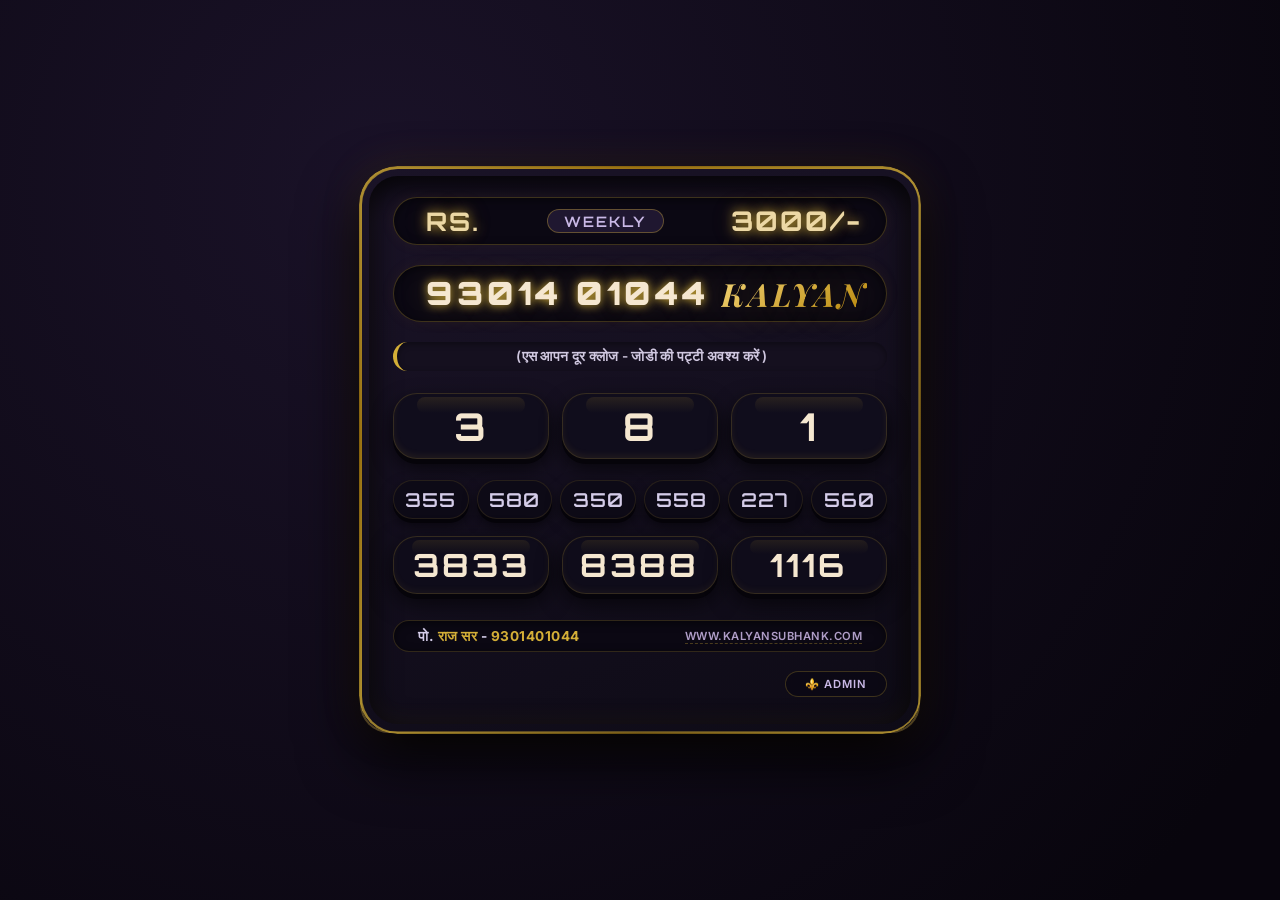
==== commit 7533dfdc: "Update index.html" ====
--- a/index.html
+++ b/index.html
@@ -3,7 +3,7 @@
 <head>
   <meta charset="UTF-8" />
   <meta name="viewport" content="width=device-width, initial-scale=1.0, maximum-scale=1.5" />
-  <title>Royal · Kalyan Markets</title>
+  <title>Kalyan · Royal</title>
   <link rel="preconnect" href="https://fonts.googleapis.com" />
   <link rel="preconnect" href="https://fonts.gstatic.com" crossorigin />
   <link href="https://fonts.googleapis.com/css2?family=Orbitron:wght@400;600;700;900&family=Playfair+Display:ital,wght@0,600;0,700;1,700&family=Inter:opsz,wght@14..32,400;14..32,600;14..32,700&display=swap" rel="stylesheet" />
@@ -15,413 +15,450 @@
     }
 
     body {
-      background: #0b080e;
+      background: #0a070e;
       min-height: 100vh;
       display: flex;
       justify-content: center;
       align-items: center;
       font-family: 'Inter', sans-serif;
-      padding: 0.8rem;
-      background-image: radial-gradient(circle at 20% 30%, #1f1728 0%, #0a0710 90%);
+      padding: 1rem;
+      background-image: radial-gradient(circle at 30% 20%, #1a1228 0%, #08050d 90%);
     }
 
     .panel {
-      max-width: 520px;
+      max-width: 560px;
       width: 100%;
       background: #110d1a;
-      background-image: linear-gradient(145deg, #1a1327 0%, #0e0b16 100%);
-      border-radius: 1.8rem 1.8rem 1.5rem 1.5rem;
-      padding: 1rem 1.2rem 1.5rem;
-      box-shadow: 0 20px 50px rgba(0,0,0,0.9), inset 0 0 0 1px #d4af3750, 0 0 30px #b8860b20;
+      background-image: linear-gradient(160deg, #1a1327 0%, #0e0b16 100%);
+      border-radius: 2.2rem 2.2rem 1.8rem 1.8rem;
+      padding: 1.8rem 2rem 2.2rem;
+      box-shadow: 0 25px 60px rgba(0,0,0,0.95), inset 0 0 0 1px #d4af3760, 0 0 40px #b8860b25;
       border: 1px solid #d4af3750;
       position: relative;
       transition: all 0.2s;
     }
+
+    /* Royal 3D gold border */
     .panel::before {
       content: '';
       position: absolute;
       inset: -2px;
-      border-radius: 2rem;
-      padding: 2px;
-      background: linear-gradient(135deg, #d4af37, #b8860b, #d4af37, #8b6914);
+      border-radius: 2.4rem;
+      padding: 2.5px;
+      background: linear-gradient(135deg, #d4af37, #b8860b, #d4af37, #8b6914, #d4af37);
       -webkit-mask: linear-gradient(#fff 0 0) content-box, linear-gradient(#fff 0 0);
       -webkit-mask-composite: xor;
       mask-composite: exclude;
       pointer-events: none;
-      opacity: 0.6;
-    }
+      opacity: 0.7;
+    }
+
     .panel::after {
       content: '';
       position: absolute;
-      inset: 6px;
-      border-radius: 1.4rem;
-      box-shadow: inset 0 8px 20px rgba(0,0,0,0.8), inset 0 -4px 12px rgba(212,175,55,0.08);
+      inset: 8px;
+      border-radius: 1.8rem;
+      box-shadow: inset 0 10px 30px rgba(0,0,0,0.9), inset 0 -6px 20px rgba(212,175,55,0.06);
       pointer-events: none;
     }
 
-    .top-royal {
+    /* RS + WEEKLY + FEES row */
+    .top-badge {
       display: flex;
       justify-content: space-between;
       align-items: center;
       background: #0b0813;
-      padding: 0.15rem 0.8rem 0.15rem 1.2rem;
-      border-radius: 40px;
-      margin-bottom: 0.7rem;
+      padding: 0.4rem 1.5rem 0.4rem 2rem;
+      border-radius: 60px;
+      margin-bottom: 1.2rem;
       border: 1px solid #d4af3740;
-      box-shadow: inset 0 2px 6px #00000080, 0 0 12px #b8860b10;
-      position: relative;
-      z-index: 2;
-    }
-    .top-royal .royal-title {
-      font-family: 'Playfair Display', serif;
-      font-weight: 700;
-      font-size: 0.85rem;
-      font-style: italic;
+      box-shadow: inset 0 2px 8px #00000080, 0 0 15px #b8860b10;
+      position: relative;
+      z-index: 2;
+    }
+
+    .top-badge .rs {
+      font-family: 'Orbitron', monospace;
+      font-weight: 700;
+      font-size: 1.6rem;
+      letter-spacing: 2px;
       color: #ecd8a5;
-      text-shadow: 0 0 10px #d4af37, 0 0 25px #b8860b30;
-      letter-spacing: 0.5px;
-    }
-    .top-royal .weekly-badge {
+      text-shadow: 0 0 12px #d4af37, 0 0 30px #b8860b30;
+    }
+
+    .top-badge .weekly {
       font-family: 'Orbitron', monospace;
       font-weight: 600;
-      font-size: 0.55rem;
-      letter-spacing: 1.5px;
+      font-size: 0.9rem;
+      letter-spacing: 2px;
       color: #c9b8e6;
       background: #1f1730;
-      padding: 0.1rem 0.7rem;
-      border-radius: 20px;
+      padding: 0.15rem 1rem;
+      border-radius: 30px;
       border: 1px solid #d4af3760;
       text-transform: uppercase;
     }
-    .top-royal .fees-badge {
-      font-family: 'Orbitron', monospace;
-      font-weight: 700;
-      font-size: 0.85rem;
-      letter-spacing: 1px;
+
+    .top-badge .fees {
+      font-family: 'Orbitron', monospace;
+      font-weight: 700;
+      font-size: 1.7rem;
+      letter-spacing: 2px;
       color: #ecd8a5;
-      text-shadow: 0 0 8px #d4af37, 0 0 20px #b8860b20;
-    }
-
+      text-shadow: 0 0 12px #d4af37, 0 0 30px #b8860b30;
+    }
+
+    /* Code + KALYAN row */
     .code-block {
       display: flex;
       justify-content: space-between;
       align-items: center;
       background: #0b0813;
-      padding: 0.2rem 0.8rem 0.2rem 1.2rem;
-      border-radius: 40px;
-      margin-bottom: 0.7rem;
+      padding: 0.4rem 1.2rem 0.4rem 2rem;
+      border-radius: 60px;
+      margin-bottom: 1.2rem;
       border: 1px solid #d4af3740;
-      box-shadow: inset 0 2px 8px #00000080, 0 0 10px #b8860b10;
-      position: relative;
-      z-index: 2;
-    }
+      box-shadow: inset 0 2px 10px #00000080, 0 0 15px #b8860b10;
+      position: relative;
+      z-index: 2;
+    }
+
     .code-block .big-code {
       font-family: 'Orbitron', monospace;
       font-weight: 900;
-      font-size: 1.2rem;
-      letter-spacing: 2px;
+      font-size: 2rem;
+      letter-spacing: 4px;
       color: #f5e7d0;
-      text-shadow: 0 0 6px #d4af37, 0 0 20px #d4af3730;
-    }
+      text-shadow: 0 0 10px #d4af37, 0 0 30px #d4af3740;
+    }
+
     .code-block .label-kalyan {
       font-family: 'Playfair Display', serif;
       font-weight: 700;
-      font-size: 1.2rem;
+      font-size: 2rem;
       font-style: italic;
       background: linear-gradient(145deg, #f5d77b, #b8860b);
       -webkit-background-clip: text;
       -webkit-text-fill-color: transparent;
       background-clip: text;
-      text-shadow: 0 0 30px #d4af3760;
-      letter-spacing: 2px;
-    }
-
+      text-shadow: 0 0 40px #d4af3760;
+      letter-spacing: 3px;
+    }
+
+    /* Hint text */
     .hint-text {
       font-family: 'Inter', sans-serif;
       font-weight: 600;
-      font-size: 0.55rem;
-      letter-spacing: 0.2px;
+      font-size: 0.85rem;
+      letter-spacing: 0.3px;
       color: #d0c8e0;
       background: #15101f;
-      padding: 0.15rem 0.8rem;
-      border-radius: 30px;
+      padding: 0.4rem 1.5rem;
+      border-radius: 40px;
       display: inline-block;
-      margin-bottom: 0.7rem;
-      border-left: 2px solid #d4af37;
-      box-shadow: inset 0 2px 4px #00000060;
+      margin-bottom: 1.5rem;
+      border-left: 4px solid #d4af37;
+      box-shadow: inset 0 2px 6px #00000060;
       width: 100%;
       text-align: center;
       position: relative;
       z-index: 2;
     }
 
-    .markets-grid {
+    /* Row 1: 3 numbers */
+    .number-grid {
       display: grid;
       grid-template-columns: repeat(3, 1fr);
-      gap: 0.4rem;
-      margin-bottom: 0.8rem;
-      position: relative;
-      z-index: 2;
-    }
-    .market-item {
+      gap: 0.8rem;
+      margin-bottom: 1.2rem;
+      position: relative;
+      z-index: 2;
+    }
+
+    .number-grid .num-item {
       background: #0d0a16;
       font-family: 'Orbitron', monospace;
-      font-weight: 600;
-      font-size: 0.7rem;
+      font-weight: 700;
+      font-size: 2.4rem;
       text-align: center;
-      padding: 0.3rem 0.1rem;
-      border-radius: 20px;
-      color: #d4cce8;
+      padding: 0.5rem 0.2rem;
+      border-radius: 24px;
+      color: #f5e7d0;
       border: 1px solid #d4af3730;
-      box-shadow: 0 4px 0 #0a0710, 0 6px 12px rgba(0,0,0,0.6), inset 0 -2px 4px rgba(212,175,55,0.1);
+      box-shadow: 0 5px 0 #06040a, 0 8px 20px rgba(0,0,0,0.7), inset 0 -3px 6px rgba(212,175,55,0.08);
       background: #100d1c;
-      transition: all 0.05s ease;
-      letter-spacing: 0.5px;
-      position: relative;
       transform: translateY(-2px);
-    }
-    .market-item::after {
+      letter-spacing: 2px;
+      transition: all 0.05s;
+    }
+
+    .number-grid .num-item::after {
       content: '';
       position: absolute;
-      top: 2px;
-      left: 8px;
-      right: 8px;
-      height: 30%;
-      background: linear-gradient(180deg, rgba(212,175,55,0.15) 0%, transparent 100%);
+      top: 3px;
+      left: 15%;
+      right: 15%;
+      height: 25%;
+      background: linear-gradient(180deg, rgba(212,175,55,0.12) 0%, transparent 100%);
       border-radius: 20px;
       pointer-events: none;
     }
-    .market-item span {
-      display: block;
-      font-size: 0.45rem;
-      font-family: 'Inter', sans-serif;
-      font-weight: 400;
-      color: #b09ec8;
-      letter-spacing: 0.3px;
-      margin-top: 1px;
-      opacity: 0.8;
-    }
-    .market-item:hover {
-      border-color: #d4af3760;
-      box-shadow: 0 2px 0 #0a0710, 0 8px 20px rgba(212,175,55,0.15);
-      transform: translateY(-3px);
-    }
-
+
+    .number-grid .num-item {
+      position: relative;
+    }
+
+    /* Row 2: 6 numbers */
     .grid-row-2 {
       display: grid;
       grid-template-columns: repeat(6, 1fr);
-      gap: 0.3rem;
-      margin-bottom: 0.7rem;
-      position: relative;
-      z-index: 2;
-    }
+      gap: 0.5rem;
+      margin-bottom: 1.2rem;
+      position: relative;
+      z-index: 2;
+    }
+
     .grid-row-2 .num-sm {
       background: #0b0813;
       font-family: 'Orbitron', monospace;
       font-weight: 600;
-      font-size: 0.7rem;
+      font-size: 1.2rem;
       text-align: center;
-      padding: 0.2rem 0.1rem;
-      border-radius: 20px;
+      padding: 0.4rem 0.1rem;
+      border-radius: 24px;
       color: #d4cce8;
       border: 1px solid #d4af3720;
-      box-shadow: 0 3px 0 #06040a, 0 4px 10px rgba(0,0,0,0.5);
+      box-shadow: 0 4px 0 #06040a, 0 6px 14px rgba(0,0,0,0.6);
       letter-spacing: 1px;
       background: #0d0a16;
     }
 
+    /* Row 3: 4-digit numbers */
     .grid-row-3 {
       display: grid;
       grid-template-columns: repeat(3, 1fr);
-      gap: 0.4rem;
-      margin-bottom: 0.8rem;
-      position: relative;
-      z-index: 2;
-    }
+      gap: 0.8rem;
+      margin-bottom: 1.5rem;
+      position: relative;
+      z-index: 2;
+    }
+
     .grid-row-3 .num-lg {
       background: #0b0813;
       font-family: 'Orbitron', monospace;
       font-weight: 700;
-      font-size: 1.1rem;
+      font-size: 2rem;
       text-align: center;
-      padding: 0.2rem 0.1rem;
-      border-radius: 20px;
+      padding: 0.5rem 0.1rem;
+      border-radius: 24px;
       color: #f5e7d0;
       border: 1px solid #d4af3730;
-      box-shadow: 0 4px 0 #06040a, 0 6px 16px rgba(0,0,0,0.6), inset 0 -2px 4px rgba(212,175,55,0.05);
-      letter-spacing: 2px;
+      box-shadow: 0 5px 0 #06040a, 0 8px 24px rgba(0,0,0,0.7), inset 0 -3px 6px rgba(212,175,55,0.05);
+      letter-spacing: 3px;
       background: #0f0c1a;
       transform: translateY(-2px);
-    }
-
+      position: relative;
+    }
+
+    .grid-row-3 .num-lg::after {
+      content: '';
+      position: absolute;
+      top: 3px;
+      left: 12%;
+      right: 12%;
+      height: 25%;
+      background: linear-gradient(180deg, rgba(212,175,55,0.10) 0%, transparent 100%);
+      border-radius: 20px;
+      pointer-events: none;
+    }
+
+    /* Footer */
     .footer-line {
       display: flex;
       flex-wrap: wrap;
       justify-content: space-between;
       align-items: center;
       background: #0b0813;
-      padding: 0.2rem 0.8rem;
-      border-radius: 40px;
+      padding: 0.4rem 1.5rem;
+      border-radius: 60px;
       border: 1px solid #d4af3730;
-      margin-top: 0.2rem;
-      box-shadow: inset 0 2px 6px #00000080;
-      position: relative;
-      z-index: 2;
-    }
+      box-shadow: inset 0 2px 8px #00000080;
+      position: relative;
+      z-index: 2;
+    }
+
     .footer-line .raj {
       font-family: 'Inter', sans-serif;
       font-weight: 700;
-      font-size: 0.6rem;
+      font-size: 0.85rem;
       color: #d4cce8;
-      letter-spacing: 0.3px;
-    }
+      letter-spacing: 0.5px;
+    }
+
     .footer-line .raj span {
       color: #d4af37;
-    }
+      font-weight: 700;
+    }
+
     .footer-line .phone {
       font-family: 'Orbitron', monospace;
       font-weight: 600;
-      font-size: 0.65rem;
+      font-size: 1rem;
       color: #ecd8a5;
-      letter-spacing: 1px;
-      text-shadow: 0 0 6px #d4af3730;
-    }
+      letter-spacing: 2px;
+      text-shadow: 0 0 10px #d4af3730;
+    }
+
     .footer-line .web {
       font-family: 'Inter', sans-serif;
       font-weight: 600;
-      font-size: 0.5rem;
+      font-size: 0.7rem;
       color: #b09ec8;
-      letter-spacing: 0.3px;
+      letter-spacing: 0.5px;
       border-bottom: 1px dashed #d4af3750;
     }
 
+    /* Admin */
     .admin-toggle {
-      margin-top: 0.8rem;
+      margin-top: 1.2rem;
       text-align: right;
       position: relative;
       z-index: 2;
     }
+
     .admin-toggle button {
       background: #1f1730;
       border: 1px solid #d4af3740;
       color: #c9b8e6;
       font-family: 'Inter', sans-serif;
       font-weight: 600;
-      font-size: 0.55rem;
-      padding: 0.2rem 0.9rem;
-      border-radius: 30px;
+      font-size: 0.7rem;
+      padding: 0.3rem 1.2rem;
+      border-radius: 40px;
       cursor: pointer;
       transition: 0.2s;
-      letter-spacing: 0.5px;
+      letter-spacing: 1px;
       backdrop-filter: blur(4px);
       background: #0b0813b0;
     }
+
     .admin-toggle button:hover {
       background: #d4af3720;
       color: #ecd8a5;
       border-color: #d4af37;
-      box-shadow: 0 0 20px #d4af3720;
+      box-shadow: 0 0 25px #d4af3720;
     }
 
     .admin-panel {
-      margin-top: 0.7rem;
+      margin-top: 1rem;
       background: #0f0b1ab0;
       backdrop-filter: blur(8px);
-      padding: 0.8rem 1rem;
-      border-radius: 24px;
+      padding: 1.2rem 1.5rem;
+      border-radius: 30px;
       border: 1px solid #d4af3730;
       display: none;
       grid-template-columns: 1fr 1fr;
-      gap: 0.4rem 0.8rem;
-      box-shadow: inset 0 0 20px #00000080;
+      gap: 0.6rem 1.2rem;
+      box-shadow: inset 0 0 25px #00000080;
       position: relative;
       z-index: 5;
     }
+
     .admin-panel.open {
       display: grid;
     }
+
     .admin-panel label {
-      font-size: 0.5rem;
+      font-size: 0.6rem;
       text-transform: uppercase;
-      letter-spacing: 0.5px;
+      letter-spacing: 0.8px;
       color: #b09ec8;
       font-weight: 600;
       display: flex;
       flex-direction: column;
-      gap: 2px;
-    }
+      gap: 3px;
+    }
+
     .admin-panel label input {
       background: #0b0813;
       border: 1px solid #d4af3740;
-      padding: 0.2rem 0.5rem;
-      border-radius: 20px;
+      padding: 0.3rem 0.7rem;
+      border-radius: 30px;
       color: #f5e7d0;
       font-family: 'Orbitron', monospace;
-      font-size: 0.55rem;
+      font-size: 0.7rem;
       outline: none;
       transition: 0.2s;
     }
+
     .admin-panel label input:focus {
       border-color: #d4af37;
-      box-shadow: 0 0 15px #d4af3715;
-    }
+      box-shadow: 0 0 20px #d4af3715;
+    }
+
     .admin-panel .apply-btn {
       grid-column: 1 / -1;
       background: #d4af3730;
       border: 1px solid #d4af37;
       color: #ecd8a5;
       font-weight: 700;
-      padding: 0.3rem;
-      border-radius: 40px;
-      font-size: 0.6rem;
-      letter-spacing: 1.5px;
+      padding: 0.6rem;
+      border-radius: 60px;
+      font-size: 0.8rem;
+      letter-spacing: 2px;
       cursor: pointer;
       transition: 0.2s;
-      margin-top: 0.1rem;
+      margin-top: 0.2rem;
       backdrop-filter: blur(4px);
     }
+
     .admin-panel .apply-btn:hover {
       background: #d4af3760;
-      box-shadow: 0 0 25px #d4af3720;
-    }
-
-    @media (max-width: 480px) {
-      .panel { padding: 0.8rem; }
-      .code-block .big-code { font-size: 0.95rem; letter-spacing: 1px; }
-      .code-block .label-kalyan { font-size: 0.95rem; }
-      .market-item { font-size: 0.6rem; }
-      .grid-row-2 .num-sm { font-size: 0.6rem; }
-      .grid-row-3 .num-lg { font-size: 0.9rem; }
-      .top-royal .royal-title { font-size: 0.7rem; }
-      .top-royal .fees-badge { font-size: 0.7rem; }
+      box-shadow: 0 0 30px #d4af3720;
+    }
+
+    @media (max-width: 500px) {
+      .panel { padding: 1.2rem; }
+      .top-badge .rs { font-size: 1.2rem; }
+      .top-badge .fees { font-size: 1.3rem; }
+      .top-badge .weekly { font-size: 0.7rem; }
+      .code-block .big-code { font-size: 1.3rem; letter-spacing: 2px; }
+      .code-block .label-kalyan { font-size: 1.4rem; }
+      .number-grid .num-item { font-size: 1.8rem; }
+      .grid-row-2 .num-sm { font-size: 0.9rem; }
+      .grid-row-3 .num-lg { font-size: 1.4rem; }
+      .footer-line .phone { font-size: 0.75rem; }
+      .admin-panel { grid-template-columns: 1fr; }
     }
   </style>
 </head>
 <body>
 <div class="panel" id="mainPanel">
 
-  <div class="top-royal">
-    <span class="royal-title" id="royalTitle">✦ Royal</span>
-    <span class="weekly-badge" id="weeklyDisplay">WEEKLY</span>
-    <span class="fees-badge" id="feesDisplay">3000/-</span>
-  </div>
-
+  <!-- RS + WEEKLY + FEES -->
+  <div class="top-badge">
+    <span class="rs" id="rsDisplay">RS.</span>
+    <span class="weekly" id="weeklyDisplay">WEEKLY</span>
+    <span class="fees" id="feesDisplay">3000/-</span>
+  </div>
+
+  <!-- Code + KALYAN -->
   <div class="code-block">
     <span class="big-code" id="codeDisplay">93014 01044</span>
     <span class="label-kalyan" id="kalyanDisplay">KALYAN</span>
   </div>
 
+  <!-- Hint -->
   <div class="hint-text" id="hintDisplay">(एस आपन दूर क्लोज - जोडी की पट्टी अवश्य करें )</div>
 
-  <div class="markets-grid" id="marketsGrid">
-    <div class="market-item" id="m1">MUMBAI <span>मुंबई</span></div>
-    <div class="market-item" id="m2">DELHI <span>दिल्ली</span></div>
-    <div class="market-item" id="m3">KOLKATA <span>कोलकाता</span></div>
-    <div class="market-item" id="m4">CHENNAI <span>चेन्नई</span></div>
-    <div class="market-item" id="m5">BANGALORE <span>बेंगलुरु</span></div>
-    <div class="market-item" id="m6">HYDERABAD <span>हैदराबाद</span></div>
-  </div>
-
+  <!-- Row 1: 3 8 1 -->
+  <div class="number-grid" id="row1Grid">
+    <div class="num-item" id="r1c1">3</div>
+    <div class="num-item" id="r1c2">8</div>
+    <div class="num-item" id="r1c3">1</div>
+  </div>
+
+  <!-- Row 2: 6 numbers -->
   <div class="grid-row-2" id="row2Grid">
     <div class="num-sm" id="r2c1">355</div>
     <div class="num-sm" id="r2c2">580</div>
@@ -431,124 +468,134 @@
     <div class="num-sm" id="r2c6">560</div>
   </div>
 
+  <!-- Row 3: 4-digit numbers -->
   <div class="grid-row-3" id="row3Grid">
     <div class="num-lg" id="r3c1">3833</div>
     <div class="num-lg" id="r3c2">8388</div>
     <div class="num-lg" id="r3c3">1116</div>
   </div>
 
+  <!-- Footer -->
   <div class="footer-line">
     <span class="raj">पो. <span>राज सर</span> - <span id="footerPhone">9301401044</span></span>
     <span class="web" id="footerWeb">WWW.KALYANSUBHANK.COM</span>
   </div>
 
+  <!-- Admin Toggle -->
   <div class="admin-toggle">
     <button id="adminToggleBtn">⚜️ ADMIN</button>
   </div>
 
+  <!-- Admin Panel -->
   <div class="admin-panel" id="adminPanel">
-    <label>ROYAL TITLE <input type="text" id="adminTitle" value="✦ Royal"></label>
+    <label>RS <input type="text" id="adminRs" value="RS."></label>
     <label>WEEKLY <input type="text" id="adminWeekly" value="WEEKLY"></label>
     <label>FEES <input type="text" id="adminFees" value="3000/-"></label>
     <label>CODE <input type="text" id="adminCode" value="93014 01044"></label>
     <label>KALYAN <input type="text" id="adminKalyan" value="KALYAN"></label>
     <label>HINT <input type="text" id="adminHint" value="(एस आपन दूर क्लोज - जोडी की पट्टी अवश्य करें )"></label>
-    <label>MARKET 1 <input type="text" id="adminM1" value="MUMBAI"></label>
-    <label>MARKET 2 <input type="text" id="adminM2" value="DELHI"></label>
-    <label>MARKET 3 <input type="text" id="adminM3" value="KOLKATA"></label>
-    <label>MARKET 4 <input type="text" id="adminM4" value="CHENNAI"></label>
-    <label>MARKET 5 <input type="text" id="adminM5" value="BANGALORE"></label>
-    <label>MARKET 6 <input type="text" id="adminM6" value="HYDERABAD"></label>
+    <label>R1C1 <input type="text" id="adminR1c1" value="3"></label>
+    <label>R1C2 <input type="text" id="adminR1c2" value="8"></label>
+    <label>R1C3 <input type="text" id="adminR1c3" value="1"></label>
     <label>R2 (6 nums) <input type="text" id="adminR2" value="355,580,350,558,227,560"></label>
     <label>R3 (3 nums) <input type="text" id="adminR3" value="3833,8388,1116"></label>
     <label>FOOTER PHONE <input type="text" id="adminPhone" value="9301401044"></label>
     <label>WEBSITE <input type="text" id="adminWeb" value="WWW.KALYANSUBHANK.COM"></label>
-    <button class="apply-btn" id="applyAdminBtn">⟳ APPLY</button>
+    <button class="apply-btn" id="applyAdminBtn">⟳ APPLY CHANGES</button>
   </div>
 </div>
 
 <script>
   (function() {
-    const panel = document.getElementById('adminPanel');
+    const adminPanel = document.getElementById('adminPanel');
     const toggleBtn = document.getElementById('adminToggleBtn');
 
     toggleBtn.addEventListener('click', function() {
-      panel.classList.toggle('open');
-      toggleBtn.textContent = panel.classList.contains('open') ? '✕ CLOSE' : '⚜️ ADMIN';
-      if (panel.classList.contains('open')) syncAdminFromDisplay();
+      adminPanel.classList.toggle('open');
+      toggleBtn.textContent = adminPanel.classList.contains('open') ? '✕ CLOSE' : '⚜️ ADMIN';
+      if (adminPanel.classList.contains('open')) syncAdminFromDisplay();
     });
 
-    const titleDisplay = document.getElementById('royalTitle');
+    // DOM refs
+    const rsDisplay = document.getElementById('rsDisplay');
     const weeklyDisplay = document.getElementById('weeklyDisplay');
     const feesDisplay = document.getElementById('feesDisplay');
     const codeDisplay = document.getElementById('codeDisplay');
     const kalyanDisplay = document.getElementById('kalyanDisplay');
     const hintDisplay = document.getElementById('hintDisplay');
-    const m1 = document.getElementById('m1'), m2 = document.getElementById('m2'), m3 = document.getElementById('m3');
-    const m4 = document.getElementById('m4'), m5 = document.getElementById('m5'), m6 = document.getElementById('m6');
-    const r2c1 = document.getElementById('r2c1'), r2c2 = document.getElementById('r2c2'), r2c3 = document.getElementById('r2c3');
-    const r2c4 = document.getElementById('r2c4'), r2c5 = document.getElementById('r2c5'), r2c6 = document.getElementById('r2c6');
-    const r3c1 = document.getElementById('r3c1'), r3c2 = document.getElementById('r3c2'), r3c3 = document.getElementById('r3c3');
-    const footerPhone = document.getElementById('footerPhone'), footerWeb = document.getElementById('footerWeb');
-
-    const adminTitle = document.getElementById('adminTitle');
+    const r1c1 = document.getElementById('r1c1');
+    const r1c2 = document.getElementById('r1c2');
+    const r1c3 = document.getElementById('r1c3');
+    const r2c1 = document.getElementById('r2c1');
+    const r2c2 = document.getElementById('r2c2');
+    const r2c3 = document.getElementById('r2c3');
+    const r2c4 = document.getElementById('r2c4');
+    const r2c5 = document.getElementById('r2c5');
+    const r2c6 = document.getElementById('r2c6');
+    const r3c1 = document.getElementById('r3c1');
+    const r3c2 = document.getElementById('r3c2');
+    const r3c3 = document.getElementById('r3c3');
+    const footerPhone = document.getElementById('footerPhone');
+    const footerWeb = document.getElementById('footerWeb');
+
+    // Admin inputs
+    const adminRs = document.getElementById('adminRs');
     const adminWeekly = document.getElementById('adminWeekly');
     const adminFees = document.getElementById('adminFees');
     const adminCode = document.getElementById('adminCode');
     const adminKalyan = document.getElementById('adminKalyan');
     const adminHint = document.getElementById('adminHint');
-    const adminM1 = document.getElementById('adminM1'), adminM2 = document.getElementById('adminM2'), adminM3 = document.getElementById('adminM3');
-    const adminM4 = document.getElementById('adminM4'), adminM5 = document.getElementById('adminM5'), adminM6 = document.getElementById('adminM6');
-    const adminR2 = document.getElementById('adminR2'), adminR3 = document.getElementById('adminR3');
-    const adminPhone = document.getElementById('adminPhone'), adminWeb = document.getElementById('adminWeb');
+    const adminR1c1 = document.getElementById('adminR1c1');
+    const adminR1c2 = document.getElementById('adminR1c2');
+    const adminR1c3 = document.getElementById('adminR1c3');
+    const adminR2 = document.getElementById('adminR2');
+    const adminR3 = document.getElementById('adminR3');
+    const adminPhone = document.getElementById('adminPhone');
+    const adminWeb = document.getElementById('adminWeb');
 
     function applyChanges() {
-      titleDisplay.textContent = adminTitle.value || '✦ Royal';
+      rsDisplay.textContent = adminRs.value || 'RS.';
       weeklyDisplay.textContent = adminWeekly.value || 'WEEKLY';
       feesDisplay.textContent = adminFees.value || '3000/-';
       codeDisplay.textContent = adminCode.value || '93014 01044';
       kalyanDisplay.textContent = adminKalyan.value || 'KALYAN';
       hintDisplay.textContent = adminHint.value || '(एस आपन दूर क्लोज - जोडी की पट्टी अवश्य करें )';
 
-      const setMarket = (el, val) => {
-        const span = el.querySelector('span');
-        el.innerHTML = `${val || 'MARKET'} `;
-        if (span) el.appendChild(span);
-        else el.innerHTML += '<span> </span>';
-      };
-      setMarket(m1, adminM1.value);
-      setMarket(m2, adminM2.value);
-      setMarket(m3, adminM3.value);
-      setMarket(m4, adminM4.value);
-      setMarket(m5, adminM5.value);
-      setMarket(m6, adminM6.value);
+      r1c1.textContent = adminR1c1.value || '3';
+      r1c2.textContent = adminR1c2.value || '8';
+      r1c3.textContent = adminR1c3.value || '1';
 
       const r2vals = adminR2.value.split(',').map(s => s.trim());
       if (r2vals.length >= 6) {
-        r2c1.textContent = r2vals[0]; r2c2.textContent = r2vals[1]; r2c3.textContent = r2vals[2];
-        r2c4.textContent = r2vals[3]; r2c5.textContent = r2vals[4]; r2c6.textContent = r2vals[5];
+        r2c1.textContent = r2vals[0] || '355';
+        r2c2.textContent = r2vals[1] || '580';
+        r2c3.textContent = r2vals[2] || '350';
+        r2c4.textContent = r2vals[3] || '558';
+        r2c5.textContent = r2vals[4] || '227';
+        r2c6.textContent = r2vals[5] || '560';
       }
+
       const r3vals = adminR3.value.split(',').map(s => s.trim());
       if (r3vals.length >= 3) {
-        r3c1.textContent = r3vals[0]; r3c2.textContent = r3vals[1]; r3c3.textContent = r3vals[2];
+        r3c1.textContent = r3vals[0] || '3833';
+        r3c2.textContent = r3vals[1] || '8388';
+        r3c3.textContent = r3vals[2] || '1116';
       }
+
       footerPhone.textContent = adminPhone.value || '9301401044';
       footerWeb.textContent = adminWeb.value || 'WWW.KALYANSUBHANK.COM';
     }
 
     function syncAdminFromDisplay() {
-      adminTitle.value = titleDisplay.textContent;
+      adminRs.value = rsDisplay.textContent;
       adminWeekly.value = weeklyDisplay.textContent;
       adminFees.value = feesDisplay.textContent;
       adminCode.value = codeDisplay.textContent;
       adminKalyan.value = kalyanDisplay.textContent;
       adminHint.value = hintDisplay.textContent;
-      adminM1.value = m1.textContent.replace('मुंबई','').trim();
-      adminM2.value = m2.textContent.replace('दिल्ली','').trim();
-      adminM3.value = m3.textContent.replace('कोलकाता','').trim();
-      adminM4.value = m4.textContent.replace('चेन्नई','').trim();
-      adminM5.value = m5.textContent.replace('बेंगलुरु','').trim();
-      adminM6.value = m6.textContent.replace('हैदराबाद','').trim();
+      adminR1c1.value = r1c1.textContent;
+      adminR1c2.value = r1c2.textContent;
+      adminR1c3.value = r1c3.textContent;
       adminR2.value = `${r2c1.textContent},${r2c2.textContent},${r2c3.textContent},${r2c4.textContent},${r2c5.textContent},${r2c6.textContent}`;
       adminR3.value = `${r3c1.textContent},${r3c2.textContent},${r3c3.textContent}`;
       adminPhone.value = footerPhone.textContent;
@@ -557,7 +604,7 @@
 
     document.getElementById('applyAdminBtn').addEventListener('click', applyChanges);
     window.addEventListener('load', syncAdminFromDisplay);
-    panel.classList.remove('open');
+    adminPanel.classList.remove('open');
     toggleBtn.textContent = '⚜️ ADMIN';
   })();
 </script>
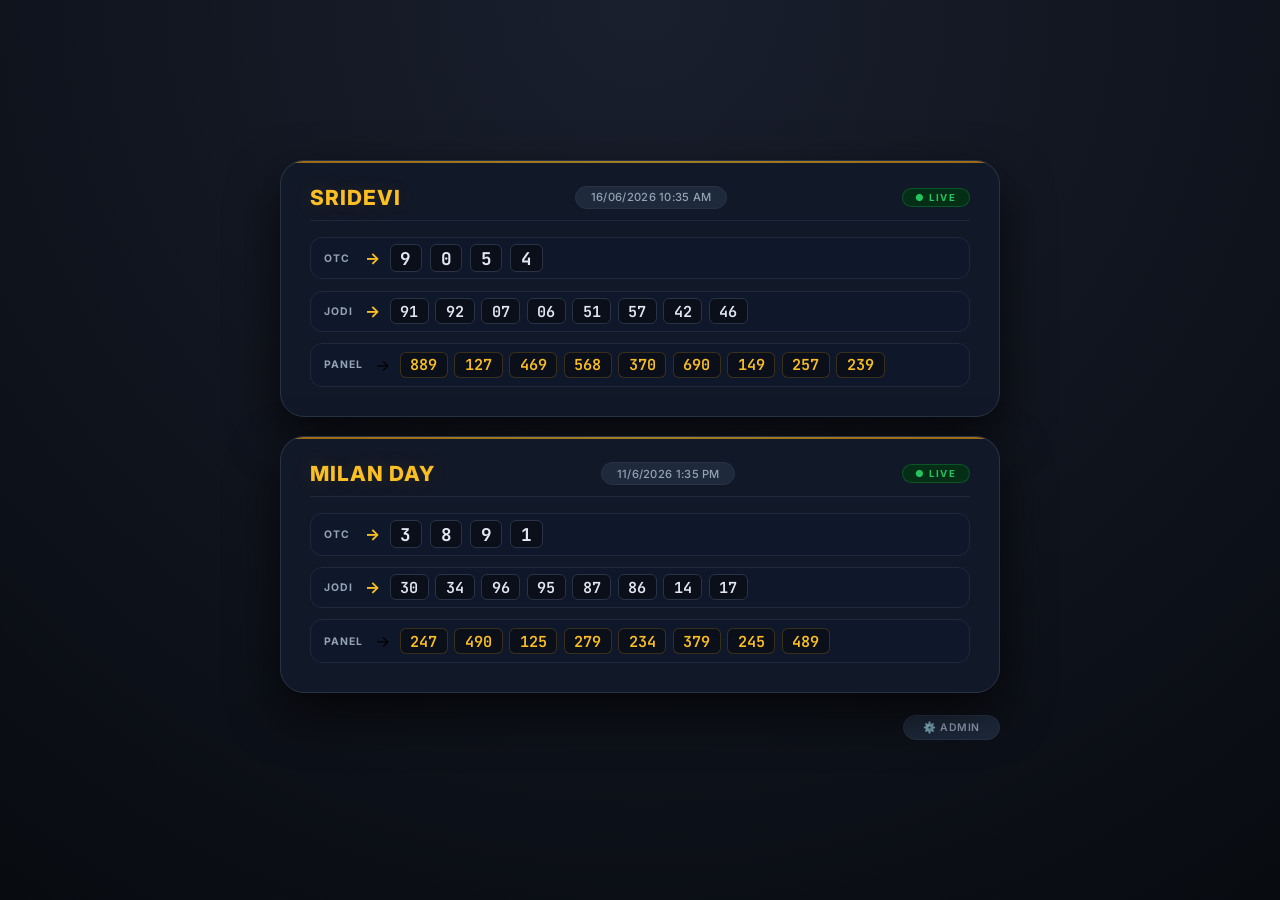
==== commit 1558f876: "Update index.html" ====
--- a/index.html
+++ b/index.html
@@ -1,612 +1,584 @@
 <!DOCTYPE html>
 <html lang="en">
 <head>
-  <meta charset="UTF-8" />
-  <meta name="viewport" content="width=device-width, initial-scale=1.0, maximum-scale=1.5" />
-  <title>Kalyan · Royal</title>
-  <link rel="preconnect" href="https://fonts.googleapis.com" />
-  <link rel="preconnect" href="https://fonts.gstatic.com" crossorigin />
-  <link href="https://fonts.googleapis.com/css2?family=Orbitron:wght@400;600;700;900&family=Playfair+Display:ital,wght@0,600;0,700;1,700&family=Inter:opsz,wght@14..32,400;14..32,600;14..32,700&display=swap" rel="stylesheet" />
-  <style>
-    * {
-      margin: 0;
-      padding: 0;
-      box-sizing: border-box;
-    }
-
-    body {
-      background: #0a070e;
-      min-height: 100vh;
-      display: flex;
-      justify-content: center;
-      align-items: center;
-      font-family: 'Inter', sans-serif;
-      padding: 1rem;
-      background-image: radial-gradient(circle at 30% 20%, #1a1228 0%, #08050d 90%);
-    }
-
-    .panel {
-      max-width: 560px;
-      width: 100%;
-      background: #110d1a;
-      background-image: linear-gradient(160deg, #1a1327 0%, #0e0b16 100%);
-      border-radius: 2.2rem 2.2rem 1.8rem 1.8rem;
-      padding: 1.8rem 2rem 2.2rem;
-      box-shadow: 0 25px 60px rgba(0,0,0,0.95), inset 0 0 0 1px #d4af3760, 0 0 40px #b8860b25;
-      border: 1px solid #d4af3750;
-      position: relative;
-      transition: all 0.2s;
-    }
-
-    /* Royal 3D gold border */
-    .panel::before {
-      content: '';
-      position: absolute;
-      inset: -2px;
-      border-radius: 2.4rem;
-      padding: 2.5px;
-      background: linear-gradient(135deg, #d4af37, #b8860b, #d4af37, #8b6914, #d4af37);
-      -webkit-mask: linear-gradient(#fff 0 0) content-box, linear-gradient(#fff 0 0);
-      -webkit-mask-composite: xor;
-      mask-composite: exclude;
-      pointer-events: none;
-      opacity: 0.7;
-    }
-
-    .panel::after {
-      content: '';
-      position: absolute;
-      inset: 8px;
-      border-radius: 1.8rem;
-      box-shadow: inset 0 10px 30px rgba(0,0,0,0.9), inset 0 -6px 20px rgba(212,175,55,0.06);
-      pointer-events: none;
-    }
-
-    /* RS + WEEKLY + FEES row */
-    .top-badge {
-      display: flex;
-      justify-content: space-between;
-      align-items: center;
-      background: #0b0813;
-      padding: 0.4rem 1.5rem 0.4rem 2rem;
-      border-radius: 60px;
-      margin-bottom: 1.2rem;
-      border: 1px solid #d4af3740;
-      box-shadow: inset 0 2px 8px #00000080, 0 0 15px #b8860b10;
-      position: relative;
-      z-index: 2;
-    }
-
-    .top-badge .rs {
-      font-family: 'Orbitron', monospace;
-      font-weight: 700;
-      font-size: 1.6rem;
-      letter-spacing: 2px;
-      color: #ecd8a5;
-      text-shadow: 0 0 12px #d4af37, 0 0 30px #b8860b30;
-    }
-
-    .top-badge .weekly {
-      font-family: 'Orbitron', monospace;
-      font-weight: 600;
-      font-size: 0.9rem;
-      letter-spacing: 2px;
-      color: #c9b8e6;
-      background: #1f1730;
-      padding: 0.15rem 1rem;
-      border-radius: 30px;
-      border: 1px solid #d4af3760;
-      text-transform: uppercase;
-    }
-
-    .top-badge .fees {
-      font-family: 'Orbitron', monospace;
-      font-weight: 700;
-      font-size: 1.7rem;
-      letter-spacing: 2px;
-      color: #ecd8a5;
-      text-shadow: 0 0 12px #d4af37, 0 0 30px #b8860b30;
-    }
-
-    /* Code + KALYAN row */
-    .code-block {
-      display: flex;
-      justify-content: space-between;
-      align-items: center;
-      background: #0b0813;
-      padding: 0.4rem 1.2rem 0.4rem 2rem;
-      border-radius: 60px;
-      margin-bottom: 1.2rem;
-      border: 1px solid #d4af3740;
-      box-shadow: inset 0 2px 10px #00000080, 0 0 15px #b8860b10;
-      position: relative;
-      z-index: 2;
-    }
-
-    .code-block .big-code {
-      font-family: 'Orbitron', monospace;
-      font-weight: 900;
-      font-size: 2rem;
-      letter-spacing: 4px;
-      color: #f5e7d0;
-      text-shadow: 0 0 10px #d4af37, 0 0 30px #d4af3740;
-    }
-
-    .code-block .label-kalyan {
-      font-family: 'Playfair Display', serif;
-      font-weight: 700;
-      font-size: 2rem;
-      font-style: italic;
-      background: linear-gradient(145deg, #f5d77b, #b8860b);
-      -webkit-background-clip: text;
-      -webkit-text-fill-color: transparent;
-      background-clip: text;
-      text-shadow: 0 0 40px #d4af3760;
-      letter-spacing: 3px;
-    }
-
-    /* Hint text */
-    .hint-text {
-      font-family: 'Inter', sans-serif;
-      font-weight: 600;
-      font-size: 0.85rem;
-      letter-spacing: 0.3px;
-      color: #d0c8e0;
-      background: #15101f;
-      padding: 0.4rem 1.5rem;
-      border-radius: 40px;
-      display: inline-block;
-      margin-bottom: 1.5rem;
-      border-left: 4px solid #d4af37;
-      box-shadow: inset 0 2px 6px #00000060;
-      width: 100%;
-      text-align: center;
-      position: relative;
-      z-index: 2;
-    }
-
-    /* Row 1: 3 numbers */
-    .number-grid {
-      display: grid;
-      grid-template-columns: repeat(3, 1fr);
-      gap: 0.8rem;
-      margin-bottom: 1.2rem;
-      position: relative;
-      z-index: 2;
-    }
-
-    .number-grid .num-item {
-      background: #0d0a16;
-      font-family: 'Orbitron', monospace;
-      font-weight: 700;
-      font-size: 2.4rem;
-      text-align: center;
-      padding: 0.5rem 0.2rem;
-      border-radius: 24px;
-      color: #f5e7d0;
-      border: 1px solid #d4af3730;
-      box-shadow: 0 5px 0 #06040a, 0 8px 20px rgba(0,0,0,0.7), inset 0 -3px 6px rgba(212,175,55,0.08);
-      background: #100d1c;
-      transform: translateY(-2px);
-      letter-spacing: 2px;
-      transition: all 0.05s;
-    }
-
-    .number-grid .num-item::after {
-      content: '';
-      position: absolute;
-      top: 3px;
-      left: 15%;
-      right: 15%;
-      height: 25%;
-      background: linear-gradient(180deg, rgba(212,175,55,0.12) 0%, transparent 100%);
-      border-radius: 20px;
-      pointer-events: none;
-    }
-
-    .number-grid .num-item {
-      position: relative;
-    }
-
-    /* Row 2: 6 numbers */
-    .grid-row-2 {
-      display: grid;
-      grid-template-columns: repeat(6, 1fr);
-      gap: 0.5rem;
-      margin-bottom: 1.2rem;
-      position: relative;
-      z-index: 2;
-    }
-
-    .grid-row-2 .num-sm {
-      background: #0b0813;
-      font-family: 'Orbitron', monospace;
-      font-weight: 600;
-      font-size: 1.2rem;
-      text-align: center;
-      padding: 0.4rem 0.1rem;
-      border-radius: 24px;
-      color: #d4cce8;
-      border: 1px solid #d4af3720;
-      box-shadow: 0 4px 0 #06040a, 0 6px 14px rgba(0,0,0,0.6);
-      letter-spacing: 1px;
-      background: #0d0a16;
-    }
-
-    /* Row 3: 4-digit numbers */
-    .grid-row-3 {
-      display: grid;
-      grid-template-columns: repeat(3, 1fr);
-      gap: 0.8rem;
-      margin-bottom: 1.5rem;
-      position: relative;
-      z-index: 2;
-    }
-
-    .grid-row-3 .num-lg {
-      background: #0b0813;
-      font-family: 'Orbitron', monospace;
-      font-weight: 700;
-      font-size: 2rem;
-      text-align: center;
-      padding: 0.5rem 0.1rem;
-      border-radius: 24px;
-      color: #f5e7d0;
-      border: 1px solid #d4af3730;
-      box-shadow: 0 5px 0 #06040a, 0 8px 24px rgba(0,0,0,0.7), inset 0 -3px 6px rgba(212,175,55,0.05);
-      letter-spacing: 3px;
-      background: #0f0c1a;
-      transform: translateY(-2px);
-      position: relative;
-    }
-
-    .grid-row-3 .num-lg::after {
-      content: '';
-      position: absolute;
-      top: 3px;
-      left: 12%;
-      right: 12%;
-      height: 25%;
-      background: linear-gradient(180deg, rgba(212,175,55,0.10) 0%, transparent 100%);
-      border-radius: 20px;
-      pointer-events: none;
-    }
-
-    /* Footer */
-    .footer-line {
-      display: flex;
-      flex-wrap: wrap;
-      justify-content: space-between;
-      align-items: center;
-      background: #0b0813;
-      padding: 0.4rem 1.5rem;
-      border-radius: 60px;
-      border: 1px solid #d4af3730;
-      box-shadow: inset 0 2px 8px #00000080;
-      position: relative;
-      z-index: 2;
-    }
-
-    .footer-line .raj {
-      font-family: 'Inter', sans-serif;
-      font-weight: 700;
-      font-size: 0.85rem;
-      color: #d4cce8;
-      letter-spacing: 0.5px;
-    }
-
-    .footer-line .raj span {
-      color: #d4af37;
-      font-weight: 700;
-    }
-
-    .footer-line .phone {
-      font-family: 'Orbitron', monospace;
-      font-weight: 600;
-      font-size: 1rem;
-      color: #ecd8a5;
-      letter-spacing: 2px;
-      text-shadow: 0 0 10px #d4af3730;
-    }
-
-    .footer-line .web {
-      font-family: 'Inter', sans-serif;
-      font-weight: 600;
-      font-size: 0.7rem;
-      color: #b09ec8;
-      letter-spacing: 0.5px;
-      border-bottom: 1px dashed #d4af3750;
-    }
-
-    /* Admin */
-    .admin-toggle {
-      margin-top: 1.2rem;
-      text-align: right;
-      position: relative;
-      z-index: 2;
-    }
-
-    .admin-toggle button {
-      background: #1f1730;
-      border: 1px solid #d4af3740;
-      color: #c9b8e6;
-      font-family: 'Inter', sans-serif;
-      font-weight: 600;
-      font-size: 0.7rem;
-      padding: 0.3rem 1.2rem;
-      border-radius: 40px;
-      cursor: pointer;
-      transition: 0.2s;
-      letter-spacing: 1px;
-      backdrop-filter: blur(4px);
-      background: #0b0813b0;
-    }
-
-    .admin-toggle button:hover {
-      background: #d4af3720;
-      color: #ecd8a5;
-      border-color: #d4af37;
-      box-shadow: 0 0 25px #d4af3720;
-    }
-
-    .admin-panel {
-      margin-top: 1rem;
-      background: #0f0b1ab0;
-      backdrop-filter: blur(8px);
-      padding: 1.2rem 1.5rem;
-      border-radius: 30px;
-      border: 1px solid #d4af3730;
-      display: none;
-      grid-template-columns: 1fr 1fr;
-      gap: 0.6rem 1.2rem;
-      box-shadow: inset 0 0 25px #00000080;
-      position: relative;
-      z-index: 5;
-    }
-
-    .admin-panel.open {
-      display: grid;
-    }
-
-    .admin-panel label {
-      font-size: 0.6rem;
-      text-transform: uppercase;
-      letter-spacing: 0.8px;
-      color: #b09ec8;
-      font-weight: 600;
-      display: flex;
-      flex-direction: column;
-      gap: 3px;
-    }
-
-    .admin-panel label input {
-      background: #0b0813;
-      border: 1px solid #d4af3740;
-      padding: 0.3rem 0.7rem;
-      border-radius: 30px;
-      color: #f5e7d0;
-      font-family: 'Orbitron', monospace;
-      font-size: 0.7rem;
-      outline: none;
-      transition: 0.2s;
-    }
-
-    .admin-panel label input:focus {
-      border-color: #d4af37;
-      box-shadow: 0 0 20px #d4af3715;
-    }
-
-    .admin-panel .apply-btn {
-      grid-column: 1 / -1;
-      background: #d4af3730;
-      border: 1px solid #d4af37;
-      color: #ecd8a5;
-      font-weight: 700;
-      padding: 0.6rem;
-      border-radius: 60px;
-      font-size: 0.8rem;
-      letter-spacing: 2px;
-      cursor: pointer;
-      transition: 0.2s;
-      margin-top: 0.2rem;
-      backdrop-filter: blur(4px);
-    }
-
-    .admin-panel .apply-btn:hover {
-      background: #d4af3760;
-      box-shadow: 0 0 30px #d4af3720;
-    }
-
-    @media (max-width: 500px) {
-      .panel { padding: 1.2rem; }
-      .top-badge .rs { font-size: 1.2rem; }
-      .top-badge .fees { font-size: 1.3rem; }
-      .top-badge .weekly { font-size: 0.7rem; }
-      .code-block .big-code { font-size: 1.3rem; letter-spacing: 2px; }
-      .code-block .label-kalyan { font-size: 1.4rem; }
-      .number-grid .num-item { font-size: 1.8rem; }
-      .grid-row-2 .num-sm { font-size: 0.9rem; }
-      .grid-row-3 .num-lg { font-size: 1.4rem; }
-      .footer-line .phone { font-size: 0.75rem; }
-      .admin-panel { grid-template-columns: 1fr; }
-    }
-  </style>
+    <meta charset="UTF-8" />
+    <meta name="viewport" content="width=device-width, initial-scale=1.0" />
+    <title>SRIDEVI · MILAN DAY</title>
+    <link href="https://fonts.googleapis.com/css2?family=Inter:wght@400;500;600;700;800;900&family=JetBrains+Mono:wght@400;600;700;800&display=swap" rel="stylesheet" />
+    <style>
+        * {
+            margin: 0;
+            padding: 0;
+            box-sizing: border-box;
+        }
+
+        body {
+            background: #0b0e14;
+            min-height: 100vh;
+            display: flex;
+            justify-content: center;
+            align-items: center;
+            font-family: 'Inter', sans-serif;
+            padding: 1rem;
+            background-image: radial-gradient(circle at 50% 0%, #1a1f2e 0%, #080b10 100%);
+        }
+
+        .container {
+            max-width: 720px;
+            width: 100%;
+            display: flex;
+            flex-direction: column;
+            gap: 1.2rem;
+        }
+
+        /* ========== CARD ========== */
+        .card {
+            background: #111827;
+            border-radius: 1.5rem;
+            padding: 1.5rem 1.8rem 1.8rem;
+            border: 1px solid #2a3346;
+            box-shadow: 0 20px 50px rgba(0, 0, 0, 0.7), inset 0 1px 0 rgba(255, 255, 255, 0.04);
+            transition: all 0.2s;
+            position: relative;
+            overflow: hidden;
+        }
+
+        .card::before {
+            content: '';
+            position: absolute;
+            top: 0;
+            left: 0;
+            right: 0;
+            height: 2px;
+            background: linear-gradient(90deg, #f59e0b, #fbbf24, #f59e0b);
+            opacity: 0.6;
+        }
+
+        /* ========== HEADER ========== */
+        .card-header {
+            display: flex;
+            justify-content: space-between;
+            align-items: center;
+            margin-bottom: 1rem;
+            padding-bottom: 0.6rem;
+            border-bottom: 1px solid #1e293b;
+        }
+
+        .card-header .title {
+            font-size: 1.3rem;
+            font-weight: 800;
+            letter-spacing: 1px;
+            color: #fbbf24;
+            text-shadow: 0 0 20px rgba(251, 191, 36, 0.15);
+        }
+
+        .card-header .datetime {
+            font-size: 0.7rem;
+            font-weight: 500;
+            color: #94a3b8;
+            letter-spacing: 0.3px;
+            background: #1e293b;
+            padding: 0.2rem 0.9rem;
+            border-radius: 20px;
+            border: 1px solid #2a3346;
+        }
+
+        .card-header .live-badge {
+            font-size: 0.6rem;
+            font-weight: 700;
+            text-transform: uppercase;
+            letter-spacing: 1.5px;
+            color: #22c55e;
+            background: #052e16;
+            padding: 0.2rem 0.8rem;
+            border-radius: 20px;
+            border: 1px solid #22c55e40;
+            animation: pulse 1.8s ease-in-out infinite;
+        }
+
+        @keyframes pulse {
+            0%, 100% { opacity: 1; }
+            50% { opacity: 0.5; }
+        }
+
+        /* ========== OTC ROW ========== */
+        .otc-row {
+            display: flex;
+            align-items: center;
+            gap: 0.6rem;
+            margin-bottom: 0.7rem;
+            padding: 0.4rem 0.8rem;
+            background: #0f172a;
+            border-radius: 12px;
+            border: 1px solid #1e293b;
+        }
+
+        .otc-row .label {
+            font-size: 0.65rem;
+            font-weight: 700;
+            text-transform: uppercase;
+            color: #94a3b8;
+            letter-spacing: 1px;
+            min-width: 32px;
+        }
+
+        .otc-row .numbers {
+            display: flex;
+            gap: 0.5rem;
+            flex-wrap: wrap;
+        }
+
+        .otc-row .numbers .num {
+            font-family: 'JetBrains Mono', monospace;
+            font-size: 1.1rem;
+            font-weight: 700;
+            color: #e2e8f0;
+            background: #0b0f1a;
+            padding: 0.1rem 0.6rem;
+            border-radius: 6px;
+            border: 1px solid #2a3346;
+            min-width: 28px;
+            text-align: center;
+        }
+
+        .otc-row .arrow {
+            color: #fbbf24;
+            font-weight: 700;
+            font-size: 1rem;
+        }
+
+        /* ========== JODI ROW ========== */
+        .jodi-row {
+            display: flex;
+            align-items: center;
+            gap: 0.6rem;
+            margin-bottom: 0.7rem;
+            padding: 0.4rem 0.8rem;
+            background: #0f172a;
+            border-radius: 12px;
+            border: 1px solid #1e293b;
+        }
+
+        .jodi-row .label {
+            font-size: 0.65rem;
+            font-weight: 700;
+            text-transform: uppercase;
+            color: #94a3b8;
+            letter-spacing: 1px;
+            min-width: 32px;
+        }
+
+        .jodi-row .numbers {
+            display: flex;
+            gap: 0.4rem;
+            flex-wrap: wrap;
+        }
+
+        .jodi-row .numbers .num {
+            font-family: 'JetBrains Mono', monospace;
+            font-size: 0.95rem;
+            font-weight: 600;
+            color: #e2e8f0;
+            background: #0b0f1a;
+            padding: 0.1rem 0.6rem;
+            border-radius: 6px;
+            border: 1px solid #2a3346;
+            min-width: 32px;
+            text-align: center;
+        }
+
+        .jodi-row .arrow {
+            color: #fbbf24;
+            font-weight: 700;
+            font-size: 1rem;
+        }
+
+        /* ========== PANEL ROW ========== */
+        .panel-row {
+            display: flex;
+            align-items: center;
+            gap: 0.6rem;
+            padding: 0.5rem 0.8rem;
+            background: #0f172a;
+            border-radius: 12px;
+            border: 1px solid #1e293b;
+            margin-top: 0.2rem;
+        }
+
+        .panel-row .label {
+            font-size: 0.65rem;
+            font-weight: 700;
+            text-transform: uppercase;
+            color: #94a3b8;
+            letter-spacing: 1px;
+            min-width: 42px;
+        }
+
+        .panel-row .numbers {
+            display: flex;
+            gap: 0.4rem;
+            flex-wrap: wrap;
+        }
+
+        .panel-row .numbers .num {
+            font-family: 'JetBrains Mono', monospace;
+            font-size: 0.95rem;
+            font-weight: 600;
+            color: #fbbf24;
+            background: #0b0f1a;
+            padding: 0.1rem 0.6rem;
+            border-radius: 6px;
+            border: 1px solid #fbbf2430;
+            min-width: 36px;
+            text-align: center;
+        }
+
+        /* ========== ADMIN ========== */
+        .admin-toggle {
+            text-align: right;
+            margin-top: 0.2rem;
+        }
+
+        .admin-toggle button {
+            background: #1e293b;
+            border: 1px solid #2a3346;
+            color: #94a3b8;
+            font-family: 'Inter', sans-serif;
+            font-weight: 600;
+            font-size: 0.65rem;
+            padding: 0.3rem 1.2rem;
+            border-radius: 30px;
+            cursor: pointer;
+            transition: 0.2s;
+            letter-spacing: 0.5px;
+        }
+
+        .admin-toggle button:hover {
+            background: #2a3346;
+            color: #e2e8f0;
+            border-color: #fbbf2440;
+        }
+
+        .admin-panel {
+            margin-top: 1rem;
+            background: #0f172a;
+            backdrop-filter: blur(8px);
+            padding: 1.2rem 1.5rem;
+            border-radius: 1rem;
+            border: 1px solid #1e293b;
+            display: none;
+            grid-template-columns: 1fr 1fr;
+            gap: 0.5rem 1rem;
+            box-shadow: inset 0 0 30px #00000060;
+        }
+
+        .admin-panel.open {
+            display: grid;
+        }
+
+        .admin-panel label {
+            font-size: 0.55rem;
+            text-transform: uppercase;
+            letter-spacing: 0.5px;
+            color: #94a3b8;
+            font-weight: 600;
+            display: flex;
+            flex-direction: column;
+            gap: 2px;
+        }
+
+        .admin-panel label input {
+            background: #0b0f1a;
+            border: 1px solid #1e293b;
+            padding: 0.25rem 0.6rem;
+            border-radius: 8px;
+            color: #e2e8f0;
+            font-family: 'JetBrains Mono', monospace;
+            font-size: 0.7rem;
+            outline: none;
+            transition: 0.2s;
+        }
+
+        .admin-panel label input:focus {
+            border-color: #fbbf24;
+            box-shadow: 0 0 15px #fbbf2410;
+        }
+
+        .admin-panel .apply-btn {
+            grid-column: 1 / -1;
+            background: #fbbf2420;
+            border: 1px solid #fbbf24;
+            color: #fbbf24;
+            font-weight: 700;
+            padding: 0.5rem;
+            border-radius: 12px;
+            font-size: 0.7rem;
+            letter-spacing: 1.5px;
+            cursor: pointer;
+            transition: 0.2s;
+            margin-top: 0.2rem;
+        }
+
+        .admin-panel .apply-btn:hover {
+            background: #fbbf2440;
+            box-shadow: 0 0 30px #fbbf2410;
+        }
+
+        /* ========== RESPONSIVE ========== */
+        @media (max-width: 550px) {
+            .card {
+                padding: 1rem 1.2rem 1.4rem;
+            }
+            .card-header .title {
+                font-size: 1rem;
+            }
+            .card-header .datetime {
+                font-size: 0.55rem;
+                padding: 0.15rem 0.6rem;
+            }
+            .otc-row .numbers .num {
+                font-size: 0.85rem;
+                min-width: 22px;
+                padding: 0.05rem 0.4rem;
+            }
+            .jodi-row .numbers .num {
+                font-size: 0.75rem;
+                min-width: 26px;
+                padding: 0.05rem 0.4rem;
+            }
+            .panel-row .numbers .num {
+                font-size: 0.75rem;
+                min-width: 30px;
+                padding: 0.05rem 0.4rem;
+            }
+            .admin-panel {
+                grid-template-columns: 1fr;
+                padding: 0.8rem 1rem;
+            }
+        }
+
+        @media (max-width: 400px) {
+            .card-header {
+                flex-wrap: wrap;
+                gap: 0.3rem;
+            }
+            .otc-row,
+            .jodi-row,
+            .panel-row {
+                flex-wrap: wrap;
+                padding: 0.3rem 0.6rem;
+            }
+            .otc-row .label,
+            .jodi-row .label,
+            .panel-row .label {
+                min-width: 100%;
+                font-size: 0.55rem;
+            }
+        }
+    </style>
 </head>
 <body>
-<div class="panel" id="mainPanel">
-
-  <!-- RS + WEEKLY + FEES -->
-  <div class="top-badge">
-    <span class="rs" id="rsDisplay">RS.</span>
-    <span class="weekly" id="weeklyDisplay">WEEKLY</span>
-    <span class="fees" id="feesDisplay">3000/-</span>
-  </div>
-
-  <!-- Code + KALYAN -->
-  <div class="code-block">
-    <span class="big-code" id="codeDisplay">93014 01044</span>
-    <span class="label-kalyan" id="kalyanDisplay">KALYAN</span>
-  </div>
-
-  <!-- Hint -->
-  <div class="hint-text" id="hintDisplay">(एस आपन दूर क्लोज - जोडी की पट्टी अवश्य करें )</div>
-
-  <!-- Row 1: 3 8 1 -->
-  <div class="number-grid" id="row1Grid">
-    <div class="num-item" id="r1c1">3</div>
-    <div class="num-item" id="r1c2">8</div>
-    <div class="num-item" id="r1c3">1</div>
-  </div>
-
-  <!-- Row 2: 6 numbers -->
-  <div class="grid-row-2" id="row2Grid">
-    <div class="num-sm" id="r2c1">355</div>
-    <div class="num-sm" id="r2c2">580</div>
-    <div class="num-sm" id="r2c3">350</div>
-    <div class="num-sm" id="r2c4">558</div>
-    <div class="num-sm" id="r2c5">227</div>
-    <div class="num-sm" id="r2c6">560</div>
-  </div>
-
-  <!-- Row 3: 4-digit numbers -->
-  <div class="grid-row-3" id="row3Grid">
-    <div class="num-lg" id="r3c1">3833</div>
-    <div class="num-lg" id="r3c2">8388</div>
-    <div class="num-lg" id="r3c3">1116</div>
-  </div>
-
-  <!-- Footer -->
-  <div class="footer-line">
-    <span class="raj">पो. <span>राज सर</span> - <span id="footerPhone">9301401044</span></span>
-    <span class="web" id="footerWeb">WWW.KALYANSUBHANK.COM</span>
-  </div>
-
-  <!-- Admin Toggle -->
-  <div class="admin-toggle">
-    <button id="adminToggleBtn">⚜️ ADMIN</button>
-  </div>
-
-  <!-- Admin Panel -->
-  <div class="admin-panel" id="adminPanel">
-    <label>RS <input type="text" id="adminRs" value="RS."></label>
-    <label>WEEKLY <input type="text" id="adminWeekly" value="WEEKLY"></label>
-    <label>FEES <input type="text" id="adminFees" value="3000/-"></label>
-    <label>CODE <input type="text" id="adminCode" value="93014 01044"></label>
-    <label>KALYAN <input type="text" id="adminKalyan" value="KALYAN"></label>
-    <label>HINT <input type="text" id="adminHint" value="(एस आपन दूर क्लोज - जोडी की पट्टी अवश्य करें )"></label>
-    <label>R1C1 <input type="text" id="adminR1c1" value="3"></label>
-    <label>R1C2 <input type="text" id="adminR1c2" value="8"></label>
-    <label>R1C3 <input type="text" id="adminR1c3" value="1"></label>
-    <label>R2 (6 nums) <input type="text" id="adminR2" value="355,580,350,558,227,560"></label>
-    <label>R3 (3 nums) <input type="text" id="adminR3" value="3833,8388,1116"></label>
-    <label>FOOTER PHONE <input type="text" id="adminPhone" value="9301401044"></label>
-    <label>WEBSITE <input type="text" id="adminWeb" value="WWW.KALYANSUBHANK.COM"></label>
-    <button class="apply-btn" id="applyAdminBtn">⟳ APPLY CHANGES</button>
-  </div>
-</div>
-
-<script>
-  (function() {
-    const adminPanel = document.getElementById('adminPanel');
-    const toggleBtn = document.getElementById('adminToggleBtn');
-
-    toggleBtn.addEventListener('click', function() {
-      adminPanel.classList.toggle('open');
-      toggleBtn.textContent = adminPanel.classList.contains('open') ? '✕ CLOSE' : '⚜️ ADMIN';
-      if (adminPanel.classList.contains('open')) syncAdminFromDisplay();
-    });
-
-    // DOM refs
-    const rsDisplay = document.getElementById('rsDisplay');
-    const weeklyDisplay = document.getElementById('weeklyDisplay');
-    const feesDisplay = document.getElementById('feesDisplay');
-    const codeDisplay = document.getElementById('codeDisplay');
-    const kalyanDisplay = document.getElementById('kalyanDisplay');
-    const hintDisplay = document.getElementById('hintDisplay');
-    const r1c1 = document.getElementById('r1c1');
-    const r1c2 = document.getElementById('r1c2');
-    const r1c3 = document.getElementById('r1c3');
-    const r2c1 = document.getElementById('r2c1');
-    const r2c2 = document.getElementById('r2c2');
-    const r2c3 = document.getElementById('r2c3');
-    const r2c4 = document.getElementById('r2c4');
-    const r2c5 = document.getElementById('r2c5');
-    const r2c6 = document.getElementById('r2c6');
-    const r3c1 = document.getElementById('r3c1');
-    const r3c2 = document.getElementById('r3c2');
-    const r3c3 = document.getElementById('r3c3');
-    const footerPhone = document.getElementById('footerPhone');
-    const footerWeb = document.getElementById('footerWeb');
-
-    // Admin inputs
-    const adminRs = document.getElementById('adminRs');
-    const adminWeekly = document.getElementById('adminWeekly');
-    const adminFees = document.getElementById('adminFees');
-    const adminCode = document.getElementById('adminCode');
-    const adminKalyan = document.getElementById('adminKalyan');
-    const adminHint = document.getElementById('adminHint');
-    const adminR1c1 = document.getElementById('adminR1c1');
-    const adminR1c2 = document.getElementById('adminR1c2');
-    const adminR1c3 = document.getElementById('adminR1c3');
-    const adminR2 = document.getElementById('adminR2');
-    const adminR3 = document.getElementById('adminR3');
-    const adminPhone = document.getElementById('adminPhone');
-    const adminWeb = document.getElementById('adminWeb');
-
-    function applyChanges() {
-      rsDisplay.textContent = adminRs.value || 'RS.';
-      weeklyDisplay.textContent = adminWeekly.value || 'WEEKLY';
-      feesDisplay.textContent = adminFees.value || '3000/-';
-      codeDisplay.textContent = adminCode.value || '93014 01044';
-      kalyanDisplay.textContent = adminKalyan.value || 'KALYAN';
-      hintDisplay.textContent = adminHint.value || '(एस आपन दूर क्लोज - जोडी की पट्टी अवश्य करें )';
-
-      r1c1.textContent = adminR1c1.value || '3';
-      r1c2.textContent = adminR1c2.value || '8';
-      r1c3.textContent = adminR1c3.value || '1';
-
-      const r2vals = adminR2.value.split(',').map(s => s.trim());
-      if (r2vals.length >= 6) {
-        r2c1.textContent = r2vals[0] || '355';
-        r2c2.textContent = r2vals[1] || '580';
-        r2c3.textContent = r2vals[2] || '350';
-        r2c4.textContent = r2vals[3] || '558';
-        r2c5.textContent = r2vals[4] || '227';
-        r2c6.textContent = r2vals[5] || '560';
-      }
-
-      const r3vals = adminR3.value.split(',').map(s => s.trim());
-      if (r3vals.length >= 3) {
-        r3c1.textContent = r3vals[0] || '3833';
-        r3c2.textContent = r3vals[1] || '8388';
-        r3c3.textContent = r3vals[2] || '1116';
-      }
-
-      footerPhone.textContent = adminPhone.value || '9301401044';
-      footerWeb.textContent = adminWeb.value || 'WWW.KALYANSUBHANK.COM';
-    }
-
-    function syncAdminFromDisplay() {
-      adminRs.value = rsDisplay.textContent;
-      adminWeekly.value = weeklyDisplay.textContent;
-      adminFees.value = feesDisplay.textContent;
-      adminCode.value = codeDisplay.textContent;
-      adminKalyan.value = kalyanDisplay.textContent;
-      adminHint.value = hintDisplay.textContent;
-      adminR1c1.value = r1c1.textContent;
-      adminR1c2.value = r1c2.textContent;
-      adminR1c3.value = r1c3.textContent;
-      adminR2.value = `${r2c1.textContent},${r2c2.textContent},${r2c3.textContent},${r2c4.textContent},${r2c5.textContent},${r2c6.textContent}`;
-      adminR3.value = `${r3c1.textContent},${r3c2.textContent},${r3c3.textContent}`;
-      adminPhone.value = footerPhone.textContent;
-      adminWeb.value = footerWeb.textContent;
-    }
-
-    document.getElementById('applyAdminBtn').addEventListener('click', applyChanges);
-    window.addEventListener('load', syncAdminFromDisplay);
-    adminPanel.classList.remove('open');
-    toggleBtn.textContent = '⚜️ ADMIN';
-  })();
-</script>
+    <div class="container">
+        <!-- ===== CARD 1: SRIDEVI ===== -->
+        <div class="card" id="card1">
+            <div class="card-header">
+                <span class="title" id="title1">SRIDEVI</span>
+                <span class="datetime" id="datetime1">16/06/2026 10:35 AM</span>
+                <span class="live-badge">● LIVE</span>
+            </div>
+
+            <!-- OTC -->
+            <div class="otc-row">
+                <span class="label">OTC</span>
+                <span class="arrow">→</span>
+                <div class="numbers" id="otc1">
+                    <span class="num">9</span>
+                    <span class="num">0</span>
+                    <span class="num">5</span>
+                    <span class="num">4</span>
+                </div>
+            </div>
+
+            <!-- Jodi -->
+            <div class="jodi-row">
+                <span class="label">Jodi</span>
+                <span class="arrow">→</span>
+                <div class="numbers" id="jodi1">
+                    <span class="num">91</span>
+                    <span class="num">92</span>
+                    <span class="num">07</span>
+                    <span class="num">06</span>
+                    <span class="num">51</span>
+                    <span class="num">57</span>
+                    <span class="num">42</span>
+                    <span class="num">46</span>
+                </div>
+            </div>
+
+            <!-- Panel -->
+            <div class="panel-row">
+                <span class="label">Panel</span>
+                <span class="arrow">→</span>
+                <div class="numbers" id="panel1">
+                    <span class="num">889</span>
+                    <span class="num">127</span>
+                    <span class="num">469</span>
+                    <span class="num">568</span>
+                    <span class="num">370</span>
+                    <span class="num">690</span>
+                    <span class="num">149</span>
+                    <span class="num">257</span>
+                    <span class="num">239</span>
+                </div>
+            </div>
+        </div>
+
+        <!-- ===== CARD 2: MILAN DAY ===== -->
+        <div class="card" id="card2">
+            <div class="card-header">
+                <span class="title" id="title2">MILAN DAY</span>
+                <span class="datetime" id="datetime2">11/6/2026 1:35 PM</span>
+                <span class="live-badge">● LIVE</span>
+            </div>
+
+            <!-- OTC -->
+            <div class="otc-row">
+                <span class="label">OTC</span>
+                <span class="arrow">→</span>
+                <div class="numbers" id="otc2">
+                    <span class="num">3</span>
+                    <span class="num">8</span>
+                    <span class="num">9</span>
+                    <span class="num">1</span>
+                </div>
+            </div>
+
+            <!-- Jodi -->
+            <div class="jodi-row">
+                <span class="label">Jodi</span>
+                <span class="arrow">→</span>
+                <div class="numbers" id="jodi2">
+                    <span class="num">30</span>
+                    <span class="num">34</span>
+                    <span class="num">96</span>
+                    <span class="num">95</span>
+                    <span class="num">87</span>
+                    <span class="num">86</span>
+                    <span class="num">14</span>
+                    <span class="num">17</span>
+                </div>
+            </div>
+
+            <!-- Panel -->
+            <div class="panel-row">
+                <span class="label">Panel</span>
+                <span class="arrow">→</span>
+                <div class="numbers" id="panel2">
+                    <span class="num">247</span>
+                    <span class="num">490</span>
+                    <span class="num">125</span>
+                    <span class="num">279</span>
+                    <span class="num">234</span>
+                    <span class="num">379</span>
+                    <span class="num">245</span>
+                    <span class="num">489</span>
+                </div>
+            </div>
+        </div>
+
+        <!-- ===== ADMIN ===== -->
+        <div class="admin-toggle">
+            <button id="adminToggleBtn">⚙️ ADMIN</button>
+        </div>
+
+        <div class="admin-panel" id="adminPanel">
+            <label>Title 1 <input type="text" id="aTitle1" value="SRIDEVI"></label>
+            <label>Date/Time 1 <input type="text" id="aDatetime1" value="16/06/2026 10:35 AM"></label>
+            <label>OTC 1 (space separated) <input type="text" id="aOtc1" value="9 0 5 4"></label>
+            <label>Jodi 1 (space separated) <input type="text" id="aJodi1" value="91 92 07 06 51 57 42 46"></label>
+            <label>Panel 1 (space separated) <input type="text" id="aPanel1" value="889 127 469 568 370 690 149 257 239"></label>
+
+            <label>Title 2 <input type="text" id="aTitle2" value="MILAN DAY"></label>
+            <label>Date/Time 2 <input type="text" id="aDatetime2" value="11/6/2026 1:35 PM"></label>
+            <label>OTC 2 (space separated) <input type="text" id="aOtc2" value="3 8 9 1"></label>
+            <label>Jodi 2 (space separated) <input type="text" id="aJodi2" value="30 34 96 95 87 86 14 17"></label>
+            <label>Panel 2 (space separated) <input type="text" id="aPanel2" value="247 490 125 279 234 379 245 489"></label>
+
+            <button class="apply-btn" id="applyBtn">⟳ APPLY CHANGES</button>
+        </div>
+    </div>
+
+    <script>
+        (function() {
+            const adminPanel = document.getElementById('adminPanel');
+            const toggleBtn = document.getElementById('adminToggleBtn');
+
+            toggleBtn.addEventListener('click', function() {
+                adminPanel.classList.toggle('open');
+                toggleBtn.textContent = adminPanel.classList.contains('open') ? '✕ CLOSE' : '⚙️ ADMIN';
+                if (adminPanel.classList.contains('open')) syncAdmin();
+            });
+
+            // Helper to update a numbers container
+            function updateNumbers(containerId, values) {
+                const container = document.getElementById(containerId);
+                if (!container) return;
+                container.innerHTML = values.map(v => `<span class="num">${v.trim()}</span>`).join('');
+            }
+
+            function applyChanges() {
+                // Card 1
+                document.getElementById('title1').textContent = document.getElementById('aTitle1').value || 'SRIDEVI';
+                document.getElementById('datetime1').textContent = document.getElementById('aDatetime1').value || '16/06/2026 10:35 AM';
+
+                const otc1 = document.getElementById('aOtc1').value.split(/\s+/).filter(s => s);
+                updateNumbers('otc1', otc1.length ? otc1 : ['9', '0', '5', '4']);
+
+                const jodi1 = document.getElementById('aJodi1').value.split(/\s+/).filter(s => s);
+                updateNumbers('jodi1', jodi1.length ? jodi1 : ['91', '92', '07', '06', '51', '57', '42', '46']);
+
+                const panel1 = document.getElementById('aPanel1').value.split(/\s+/).filter(s => s);
+                updateNumbers('panel1', panel1.length ? panel1 : ['889', '127', '469', '568', '370', '690', '149', '257', '239']);
+
+                // Card 2
+                document.getElementById('title2').textContent = document.getElementById('aTitle2').value || 'MILAN DAY';
+                document.getElementById('datetime2').textContent = document.getElementById('aDatetime2').value || '11/6/2026 1:35 PM';
+
+                const otc2 = document.getElementById('aOtc2').value.split(/\s+/).filter(s => s);
+                updateNumbers('otc2', otc2.length ? otc2 : ['3', '8', '9', '1']);
+
+                const jodi2 = document.getElementById('aJodi2').value.split(/\s+/).filter(s => s);
+                updateNumbers('jodi2', jodi2.length ? jodi2 : ['30', '34', '96', '95', '87', '86', '14', '17']);
+
+                const panel2 = document.getElementById('aPanel2').value.split(/\s+/).filter(s => s);
+                updateNumbers('panel2', panel2.length ? panel2 : ['247', '490', '125', '279', '234', '379', '245', '489']);
+            }
+
+            function syncAdmin() {
+                document.getElementById('aTitle1').value = document.getElementById('title1').textContent;
+                document.getElementById('aDatetime1').value = document.getElementById('datetime1').textContent;
+
+                const getNumbers = (id) => {
+                    const els = document.getElementById(id).querySelectorAll('.num');
+                    return Array.from(els).map(el => el.textContent).join(' ');
+                };
+                document.getElementById('aOtc1').value = getNumbers('otc1');
+                document.getElementById('aJodi1').value = getNumbers('jodi1');
+                document.getElementById('aPanel1').value = getNumbers('panel1');
+
+                document.getElementById('aTitle2').value = document.getElementById('title2').textContent;
+                document.getElementById('aDatetime2').value = document.getElementById('datetime2').textContent;
+                document.getElementById('aOtc2').value = getNumbers('otc2');
+                document.getElementById('aJodi2').value = getNumbers('jodi2');
+                document.getElementById('aPanel2').value = getNumbers('panel2');
+            }
+
+            document.getElementById('applyBtn').addEventListener('click', applyChanges);
+            window.addEventListener('load', function() {
+                adminPanel.classList.remove('open');
+                toggleBtn.textContent = '⚙️ ADMIN';
+            });
+        })();
+    </script>
 </body>
 </html>
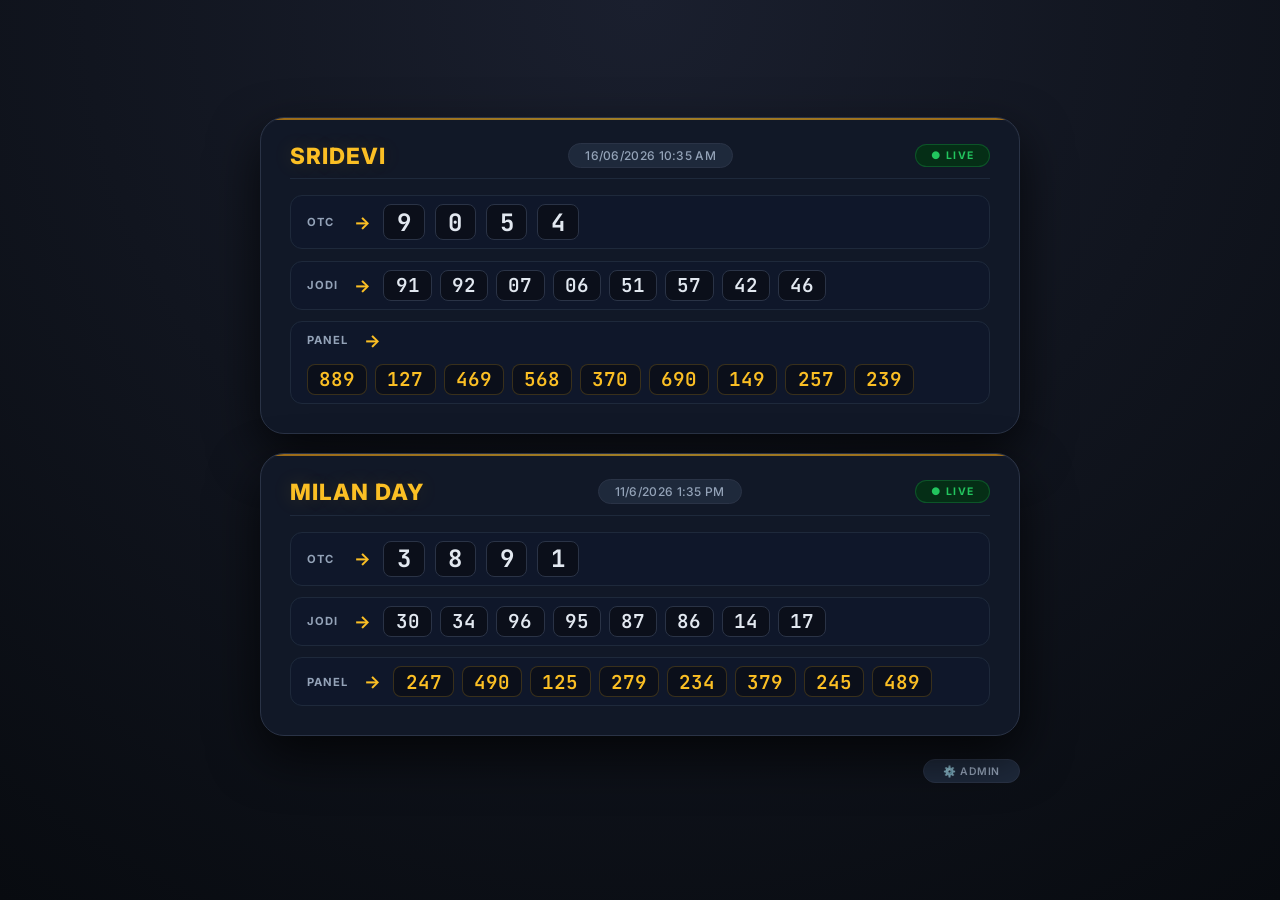
==== commit 1668829e: "Update index.html" ====
--- a/index.html
+++ b/index.html
@@ -24,14 +24,13 @@
         }
 
         .container {
-            max-width: 720px;
+            max-width: 760px;
             width: 100%;
             display: flex;
             flex-direction: column;
             gap: 1.2rem;
         }
 
-        /* ========== CARD ========== */
         .card {
             background: #111827;
             border-radius: 1.5rem;
@@ -54,7 +53,6 @@
             opacity: 0.6;
         }
 
-        /* ========== HEADER ========== */
         .card-header {
             display: flex;
             justify-content: space-between;
@@ -62,10 +60,12 @@
             margin-bottom: 1rem;
             padding-bottom: 0.6rem;
             border-bottom: 1px solid #1e293b;
+            flex-wrap: wrap;
+            gap: 0.4rem;
         }
 
         .card-header .title {
-            font-size: 1.3rem;
+            font-size: 1.4rem;
             font-weight: 800;
             letter-spacing: 1px;
             color: #fbbf24;
@@ -73,24 +73,24 @@
         }
 
         .card-header .datetime {
-            font-size: 0.7rem;
+            font-size: 0.75rem;
             font-weight: 500;
             color: #94a3b8;
             letter-spacing: 0.3px;
             background: #1e293b;
-            padding: 0.2rem 0.9rem;
+            padding: 0.25rem 1rem;
             border-radius: 20px;
             border: 1px solid #2a3346;
         }
 
         .card-header .live-badge {
-            font-size: 0.6rem;
+            font-size: 0.65rem;
             font-weight: 700;
             text-transform: uppercase;
             letter-spacing: 1.5px;
             color: #22c55e;
             background: #052e16;
-            padding: 0.2rem 0.8rem;
+            padding: 0.25rem 0.9rem;
             border-radius: 20px;
             border: 1px solid #22c55e40;
             animation: pulse 1.8s ease-in-out infinite;
@@ -101,139 +101,144 @@
             50% { opacity: 0.5; }
         }
 
-        /* ========== OTC ROW ========== */
         .otc-row {
             display: flex;
             align-items: center;
-            gap: 0.6rem;
+            gap: 0.8rem;
             margin-bottom: 0.7rem;
-            padding: 0.4rem 0.8rem;
+            padding: 0.5rem 1rem;
             background: #0f172a;
             border-radius: 12px;
             border: 1px solid #1e293b;
+            flex-wrap: wrap;
         }
 
         .otc-row .label {
-            font-size: 0.65rem;
+            font-size: 0.7rem;
             font-weight: 700;
             text-transform: uppercase;
             color: #94a3b8;
             letter-spacing: 1px;
-            min-width: 32px;
+            min-width: 34px;
         }
 
         .otc-row .numbers {
             display: flex;
-            gap: 0.5rem;
+            gap: 0.6rem;
             flex-wrap: wrap;
         }
 
         .otc-row .numbers .num {
             font-family: 'JetBrains Mono', monospace;
-            font-size: 1.1rem;
+            font-size: 1.5rem;
             font-weight: 700;
             color: #e2e8f0;
             background: #0b0f1a;
-            padding: 0.1rem 0.6rem;
-            border-radius: 6px;
+            padding: 0.1rem 0.8rem;
+            border-radius: 8px;
             border: 1px solid #2a3346;
-            min-width: 28px;
+            min-width: 36px;
             text-align: center;
         }
 
         .otc-row .arrow {
             color: #fbbf24;
             font-weight: 700;
-            font-size: 1rem;
-        }
-
-        /* ========== JODI ROW ========== */
+            font-size: 1.1rem;
+        }
+
         .jodi-row {
             display: flex;
             align-items: center;
-            gap: 0.6rem;
+            gap: 0.8rem;
             margin-bottom: 0.7rem;
-            padding: 0.4rem 0.8rem;
+            padding: 0.5rem 1rem;
             background: #0f172a;
             border-radius: 12px;
             border: 1px solid #1e293b;
+            flex-wrap: wrap;
         }
 
         .jodi-row .label {
-            font-size: 0.65rem;
+            font-size: 0.7rem;
             font-weight: 700;
             text-transform: uppercase;
             color: #94a3b8;
             letter-spacing: 1px;
-            min-width: 32px;
+            min-width: 34px;
         }
 
         .jodi-row .numbers {
             display: flex;
-            gap: 0.4rem;
+            gap: 0.5rem;
             flex-wrap: wrap;
         }
 
         .jodi-row .numbers .num {
             font-family: 'JetBrains Mono', monospace;
-            font-size: 0.95rem;
+            font-size: 1.2rem;
             font-weight: 600;
             color: #e2e8f0;
             background: #0b0f1a;
-            padding: 0.1rem 0.6rem;
-            border-radius: 6px;
+            padding: 0.1rem 0.7rem;
+            border-radius: 8px;
             border: 1px solid #2a3346;
-            min-width: 32px;
+            min-width: 40px;
             text-align: center;
         }
 
         .jodi-row .arrow {
             color: #fbbf24;
             font-weight: 700;
-            font-size: 1rem;
-        }
-
-        /* ========== PANEL ROW ========== */
+            font-size: 1.1rem;
+        }
+
         .panel-row {
             display: flex;
             align-items: center;
-            gap: 0.6rem;
-            padding: 0.5rem 0.8rem;
+            gap: 0.8rem;
+            padding: 0.5rem 1rem;
             background: #0f172a;
             border-radius: 12px;
             border: 1px solid #1e293b;
-            margin-top: 0.2rem;
+            margin-top: 0.1rem;
+            flex-wrap: wrap;
         }
 
         .panel-row .label {
-            font-size: 0.65rem;
+            font-size: 0.7rem;
             font-weight: 700;
             text-transform: uppercase;
             color: #94a3b8;
             letter-spacing: 1px;
-            min-width: 42px;
+            min-width: 44px;
         }
 
         .panel-row .numbers {
             display: flex;
-            gap: 0.4rem;
+            gap: 0.5rem;
             flex-wrap: wrap;
         }
 
         .panel-row .numbers .num {
             font-family: 'JetBrains Mono', monospace;
-            font-size: 0.95rem;
+            font-size: 1.2rem;
             font-weight: 600;
             color: #fbbf24;
             background: #0b0f1a;
-            padding: 0.1rem 0.6rem;
-            border-radius: 6px;
+            padding: 0.1rem 0.7rem;
+            border-radius: 8px;
             border: 1px solid #fbbf2430;
-            min-width: 36px;
+            min-width: 44px;
             text-align: center;
         }
 
-        /* ========== ADMIN ========== */
+        .panel-row .arrow {
+            color: #fbbf24;
+            font-weight: 700;
+            font-size: 1.1rem;
+        }
+
         .admin-toggle {
             text-align: right;
             margin-top: 0.2rem;
@@ -324,32 +329,50 @@
             box-shadow: 0 0 30px #fbbf2410;
         }
 
-        /* ========== RESPONSIVE ========== */
-        @media (max-width: 550px) {
+        .admin-panel .reset-btn {
+            grid-column: 1 / -1;
+            background: #dc262620;
+            border: 1px solid #dc2626;
+            color: #dc2626;
+            font-weight: 700;
+            padding: 0.5rem;
+            border-radius: 12px;
+            font-size: 0.7rem;
+            letter-spacing: 1.5px;
+            cursor: pointer;
+            transition: 0.2s;
+        }
+
+        .admin-panel .reset-btn:hover {
+            background: #dc262640;
+            box-shadow: 0 0 30px #dc262610;
+        }
+
+        @media (max-width: 600px) {
             .card {
                 padding: 1rem 1.2rem 1.4rem;
             }
             .card-header .title {
+                font-size: 1.1rem;
+            }
+            .card-header .datetime {
+                font-size: 0.6rem;
+                padding: 0.15rem 0.7rem;
+            }
+            .otc-row .numbers .num {
+                font-size: 1.2rem;
+                min-width: 30px;
+                padding: 0.05rem 0.6rem;
+            }
+            .jodi-row .numbers .num {
                 font-size: 1rem;
-            }
-            .card-header .datetime {
-                font-size: 0.55rem;
-                padding: 0.15rem 0.6rem;
-            }
-            .otc-row .numbers .num {
-                font-size: 0.85rem;
-                min-width: 22px;
-                padding: 0.05rem 0.4rem;
-            }
-            .jodi-row .numbers .num {
-                font-size: 0.75rem;
-                min-width: 26px;
-                padding: 0.05rem 0.4rem;
+                min-width: 34px;
+                padding: 0.05rem 0.5rem;
             }
             .panel-row .numbers .num {
-                font-size: 0.75rem;
-                min-width: 30px;
-                padding: 0.05rem 0.4rem;
+                font-size: 1rem;
+                min-width: 36px;
+                padding: 0.05rem 0.5rem;
             }
             .admin-panel {
                 grid-template-columns: 1fr;
@@ -357,7 +380,7 @@
             }
         }
 
-        @media (max-width: 400px) {
+        @media (max-width: 450px) {
             .card-header {
                 flex-wrap: wrap;
                 gap: 0.3rem;
@@ -366,13 +389,28 @@
             .jodi-row,
             .panel-row {
                 flex-wrap: wrap;
-                padding: 0.3rem 0.6rem;
+                padding: 0.4rem 0.7rem;
             }
             .otc-row .label,
             .jodi-row .label,
             .panel-row .label {
                 min-width: 100%;
-                font-size: 0.55rem;
+                font-size: 0.6rem;
+            }
+            .otc-row .numbers .num {
+                font-size: 1rem;
+                min-width: 26px;
+                padding: 0.05rem 0.4rem;
+            }
+            .jodi-row .numbers .num {
+                font-size: 0.85rem;
+                min-width: 28px;
+                padding: 0.05rem 0.4rem;
+            }
+            .panel-row .numbers .num {
+                font-size: 0.85rem;
+                min-width: 30px;
+                padding: 0.05rem 0.4rem;
             }
         }
     </style>
@@ -384,12 +422,11 @@
             <div class="card-header">
                 <span class="title" id="title1">SRIDEVI</span>
                 <span class="datetime" id="datetime1">16/06/2026 10:35 AM</span>
-                <span class="live-badge">● LIVE</span>
+                <span class="live-badge" id="live1">● LIVE</span>
             </div>
 
-            <!-- OTC -->
             <div class="otc-row">
-                <span class="label">OTC</span>
+                <span class="label" id="otcLabel1">OTC</span>
                 <span class="arrow">→</span>
                 <div class="numbers" id="otc1">
                     <span class="num">9</span>
@@ -399,9 +436,8 @@
                 </div>
             </div>
 
-            <!-- Jodi -->
             <div class="jodi-row">
-                <span class="label">Jodi</span>
+                <span class="label" id="jodiLabel1">Jodi</span>
                 <span class="arrow">→</span>
                 <div class="numbers" id="jodi1">
                     <span class="num">91</span>
@@ -415,9 +451,8 @@
                 </div>
             </div>
 
-            <!-- Panel -->
             <div class="panel-row">
-                <span class="label">Panel</span>
+                <span class="label" id="panelLabel1">Panel</span>
                 <span class="arrow">→</span>
                 <div class="numbers" id="panel1">
                     <span class="num">889</span>
@@ -438,12 +473,11 @@
             <div class="card-header">
                 <span class="title" id="title2">MILAN DAY</span>
                 <span class="datetime" id="datetime2">11/6/2026 1:35 PM</span>
-                <span class="live-badge">● LIVE</span>
+                <span class="live-badge" id="live2">● LIVE</span>
             </div>
 
-            <!-- OTC -->
             <div class="otc-row">
-                <span class="label">OTC</span>
+                <span class="label" id="otcLabel2">OTC</span>
                 <span class="arrow">→</span>
                 <div class="numbers" id="otc2">
                     <span class="num">3</span>
@@ -453,9 +487,8 @@
                 </div>
             </div>
 
-            <!-- Jodi -->
             <div class="jodi-row">
-                <span class="label">Jodi</span>
+                <span class="label" id="jodiLabel2">Jodi</span>
                 <span class="arrow">→</span>
                 <div class="numbers" id="jodi2">
                     <span class="num">30</span>
@@ -469,9 +502,8 @@
                 </div>
             </div>
 
-            <!-- Panel -->
             <div class="panel-row">
-                <span class="label">Panel</span>
+                <span class="label" id="panelLabel2">Panel</span>
                 <span class="arrow">→</span>
                 <div class="numbers" id="panel2">
                     <span class="num">247</span>
@@ -492,92 +524,221 @@
         </div>
 
         <div class="admin-panel" id="adminPanel">
-            <label>Title 1 <input type="text" id="aTitle1" value="SRIDEVI"></label>
-            <label>Date/Time 1 <input type="text" id="aDatetime1" value="16/06/2026 10:35 AM"></label>
-            <label>OTC 1 (space separated) <input type="text" id="aOtc1" value="9 0 5 4"></label>
-            <label>Jodi 1 (space separated) <input type="text" id="aJodi1" value="91 92 07 06 51 57 42 46"></label>
-            <label>Panel 1 (space separated) <input type="text" id="aPanel1" value="889 127 469 568 370 690 149 257 239"></label>
-
-            <label>Title 2 <input type="text" id="aTitle2" value="MILAN DAY"></label>
-            <label>Date/Time 2 <input type="text" id="aDatetime2" value="11/6/2026 1:35 PM"></label>
-            <label>OTC 2 (space separated) <input type="text" id="aOtc2" value="3 8 9 1"></label>
-            <label>Jodi 2 (space separated) <input type="text" id="aJodi2" value="30 34 96 95 87 86 14 17"></label>
-            <label>Panel 2 (space separated) <input type="text" id="aPanel2" value="247 490 125 279 234 379 245 489"></label>
+            <label>Title 1 <input type="text" id="aTitle1"></label>
+            <label>Date/Time 1 <input type="text" id="aDatetime1"></label>
+            <label>Live Badge 1 <input type="text" id="aLive1"></label>
+            <label>OTC Label 1 <input type="text" id="aOtcLabel1"></label>
+            <label>Jodi Label 1 <input type="text" id="aJodiLabel1"></label>
+            <label>Panel Label 1 <input type="text" id="aPanelLabel1"></label>
+            <label>OTC 1 (space) <input type="text" id="aOtc1"></label>
+            <label>Jodi 1 (space) <input type="text" id="aJodi1"></label>
+            <label>Panel 1 (space) <input type="text" id="aPanel1"></label>
+
+            <label>Title 2 <input type="text" id="aTitle2"></label>
+            <label>Date/Time 2 <input type="text" id="aDatetime2"></label>
+            <label>Live Badge 2 <input type="text" id="aLive2"></label>
+            <label>OTC Label 2 <input type="text" id="aOtcLabel2"></label>
+            <label>Jodi Label 2 <input type="text" id="aJodiLabel2"></label>
+            <label>Panel Label 2 <input type="text" id="aPanelLabel2"></label>
+            <label>OTC 2 (space) <input type="text" id="aOtc2"></label>
+            <label>Jodi 2 (space) <input type="text" id="aJodi2"></label>
+            <label>Panel 2 (space) <input type="text" id="aPanel2"></label>
 
             <button class="apply-btn" id="applyBtn">⟳ APPLY CHANGES</button>
+            <button class="reset-btn" id="resetBtn">↺ RESET TO DEFAULT</button>
         </div>
     </div>
 
     <script>
         (function() {
-            const adminPanel = document.getElementById('adminPanel');
-            const toggleBtn = document.getElementById('adminToggleBtn');
-
-            toggleBtn.addEventListener('click', function() {
-                adminPanel.classList.toggle('open');
-                toggleBtn.textContent = adminPanel.classList.contains('open') ? '✕ CLOSE' : '⚙️ ADMIN';
-                if (adminPanel.classList.contains('open')) syncAdmin();
-            });
-
-            // Helper to update a numbers container
+            const DEFAULTS = {
+                title1: 'SRIDEVI',
+                datetime1: '16/06/2026 10:35 AM',
+                live1: '● LIVE',
+                otcLabel1: 'OTC',
+                jodiLabel1: 'Jodi',
+                panelLabel1: 'Panel',
+                otc1: '9 0 5 4',
+                jodi1: '91 92 07 06 51 57 42 46',
+                panel1: '889 127 469 568 370 690 149 257 239',
+
+                title2: 'MILAN DAY',
+                datetime2: '11/6/2026 1:35 PM',
+                live2: '● LIVE',
+                otcLabel2: 'OTC',
+                jodiLabel2: 'Jodi',
+                panelLabel2: 'Panel',
+                otc2: '3 8 9 1',
+                jodi2: '30 34 96 95 87 86 14 17',
+                panel2: '247 490 125 279 234 379 245 489'
+            };
+
+            const STORAGE_KEY = 'kalyan_market_data';
+
+            const $ = (id) => document.getElementById(id);
+            const adminPanel = $('adminPanel');
+            const toggleBtn = $('adminToggleBtn');
+
+            // Display elements
+            const title1 = $('title1'),
+                datetime1 = $('datetime1'),
+                live1 = $('live1'),
+                otcLabel1 = $('otcLabel1'),
+                jodiLabel1 = $('jodiLabel1'),
+                panelLabel1 = $('panelLabel1');
+            const title2 = $('title2'),
+                datetime2 = $('datetime2'),
+                live2 = $('live2'),
+                otcLabel2 = $('otcLabel2'),
+                jodiLabel2 = $('jodiLabel2'),
+                panelLabel2 = $('panelLabel2');
+
+            // Admin inputs
+            const aTitle1 = $('aTitle1'),
+                aDatetime1 = $('aDatetime1'),
+                aLive1 = $('aLive1'),
+                aOtcLabel1 = $('aOtcLabel1'),
+                aJodiLabel1 = $('aJodiLabel1'),
+                aPanelLabel1 = $('aPanelLabel1'),
+                aOtc1 = $('aOtc1'),
+                aJodi1 = $('aJodi1'),
+                aPanel1 = $('aPanel1');
+
+            const aTitle2 = $('aTitle2'),
+                aDatetime2 = $('aDatetime2'),
+                aLive2 = $('aLive2'),
+                aOtcLabel2 = $('aOtcLabel2'),
+                aJodiLabel2 = $('aJodiLabel2'),
+                aPanelLabel2 = $('aPanelLabel2'),
+                aOtc2 = $('aOtc2'),
+                aJodi2 = $('aJodi2'),
+                aPanel2 = $('aPanel2');
+
             function updateNumbers(containerId, values) {
                 const container = document.getElementById(containerId);
                 if (!container) return;
-                container.innerHTML = values.map(v => `<span class="num">${v.trim()}</span>`).join('');
+                const nums = values.split(/\s+/).filter(s => s);
+                container.innerHTML = nums.map(v => `<span class="num">${v.trim()}</span>`).join('');
+            }
+
+            function getNumbers(containerId) {
+                const els = document.getElementById(containerId).querySelectorAll('.num');
+                return Array.from(els).map(el => el.textContent).join(' ');
+            }
+
+            function saveData(data) {
+                localStorage.setItem(STORAGE_KEY, JSON.stringify(data));
+            }
+
+            function loadData() {
+                try {
+                    const raw = localStorage.getItem(STORAGE_KEY);
+                    if (raw) return JSON.parse(raw);
+                } catch (e) { /* ignore */ }
+                return null;
+            }
+
+            function renderData(data) {
+                title1.textContent = data.title1;
+                datetime1.textContent = data.datetime1;
+                live1.textContent = data.live1;
+                otcLabel1.textContent = data.otcLabel1;
+                jodiLabel1.textContent = data.jodiLabel1;
+                panelLabel1.textContent = data.panelLabel1;
+                updateNumbers('otc1', data.otc1);
+                updateNumbers('jodi1', data.jodi1);
+                updateNumbers('panel1', data.panel1);
+
+                title2.textContent = data.title2;
+                datetime2.textContent = data.datetime2;
+                live2.textContent = data.live2;
+                otcLabel2.textContent = data.otcLabel2;
+                jodiLabel2.textContent = data.jodiLabel2;
+                panelLabel2.textContent = data.panelLabel2;
+                updateNumbers('otc2', data.otc2);
+                updateNumbers('jodi2', data.jodi2);
+                updateNumbers('panel2', data.panel2);
+            }
+
+            function syncAdmin() {
+                aTitle1.value = title1.textContent;
+                aDatetime1.value = datetime1.textContent;
+                aLive1.value = live1.textContent;
+                aOtcLabel1.value = otcLabel1.textContent;
+                aJodiLabel1.value = jodiLabel1.textContent;
+                aPanelLabel1.value = panelLabel1.textContent;
+                aOtc1.value = getNumbers('otc1');
+                aJodi1.value = getNumbers('jodi1');
+                aPanel1.value = getNumbers('panel1');
+
+                aTitle2.value = title2.textContent;
+                aDatetime2.value = datetime2.textContent;
+                aLive2.value = live2.textContent;
+                aOtcLabel2.value = otcLabel2.textContent;
+                aJodiLabel2.value = jodiLabel2.textContent;
+                aPanelLabel2.value = panelLabel2.textContent;
+                aOtc2.value = getNumbers('otc2');
+                aJodi2.value = getNumbers('jodi2');
+                aPanel2.value = getNumbers('panel2');
             }
 
             function applyChanges() {
-                // Card 1
-                document.getElementById('title1').textContent = document.getElementById('aTitle1').value || 'SRIDEVI';
-                document.getElementById('datetime1').textContent = document.getElementById('aDatetime1').value || '16/06/2026 10:35 AM';
-
-                const otc1 = document.getElementById('aOtc1').value.split(/\s+/).filter(s => s);
-                updateNumbers('otc1', otc1.length ? otc1 : ['9', '0', '5', '4']);
-
-                const jodi1 = document.getElementById('aJodi1').value.split(/\s+/).filter(s => s);
-                updateNumbers('jodi1', jodi1.length ? jodi1 : ['91', '92', '07', '06', '51', '57', '42', '46']);
-
-                const panel1 = document.getElementById('aPanel1').value.split(/\s+/).filter(s => s);
-                updateNumbers('panel1', panel1.length ? panel1 : ['889', '127', '469', '568', '370', '690', '149', '257', '239']);
-
-                // Card 2
-                document.getElementById('title2').textContent = document.getElementById('aTitle2').value || 'MILAN DAY';
-                document.getElementById('datetime2').textContent = document.getElementById('aDatetime2').value || '11/6/2026 1:35 PM';
-
-                const otc2 = document.getElementById('aOtc2').value.split(/\s+/).filter(s => s);
-                updateNumbers('otc2', otc2.length ? otc2 : ['3', '8', '9', '1']);
-
-                const jodi2 = document.getElementById('aJodi2').value.split(/\s+/).filter(s => s);
-                updateNumbers('jodi2', jodi2.length ? jodi2 : ['30', '34', '96', '95', '87', '86', '14', '17']);
-
-                const panel2 = document.getElementById('aPanel2').value.split(/\s+/).filter(s => s);
-                updateNumbers('panel2', panel2.length ? panel2 : ['247', '490', '125', '279', '234', '379', '245', '489']);
-            }
-
-            function syncAdmin() {
-                document.getElementById('aTitle1').value = document.getElementById('title1').textContent;
-                document.getElementById('aDatetime1').value = document.getElementById('datetime1').textContent;
-
-                const getNumbers = (id) => {
-                    const els = document.getElementById(id).querySelectorAll('.num');
-                    return Array.from(els).map(el => el.textContent).join(' ');
+                const data = {
+                    title1: aTitle1.value || DEFAULTS.title1,
+                    datetime1: aDatetime1.value || DEFAULTS.datetime1,
+                    live1: aLive1.value || DEFAULTS.live1,
+                    otcLabel1: aOtcLabel1.value || DEFAULTS.otcLabel1,
+                    jodiLabel1: aJodiLabel1.value || DEFAULTS.jodiLabel1,
+                    panelLabel1: aPanelLabel1.value || DEFAULTS.panelLabel1,
+                    otc1: aOtc1.value || DEFAULTS.otc1,
+                    jodi1: aJodi1.value || DEFAULTS.jodi1,
+                    panel1: aPanel1.value || DEFAULTS.panel1,
+
+                    title2: aTitle2.value || DEFAULTS.title2,
+                    datetime2: aDatetime2.value || DEFAULTS.datetime2,
+                    live2: aLive2.value || DEFAULTS.live2,
+                    otcLabel2: aOtcLabel2.value || DEFAULTS.otcLabel2,
+                    jodiLabel2: aJodiLabel2.value || DEFAULTS.jodiLabel2,
+                    panelLabel2: aPanelLabel2.value || DEFAULTS.panelLabel2,
+                    otc2: aOtc2.value || DEFAULTS.otc2,
+                    jodi2: aJodi2.value || DEFAULTS.jodi2,
+                    panel2: aPanel2.value || DEFAULTS.panel2
                 };
-                document.getElementById('aOtc1').value = getNumbers('otc1');
-                document.getElementById('aJodi1').value = getNumbers('jodi1');
-                document.getElementById('aPanel1').value = getNumbers('panel1');
-
-                document.getElementById('aTitle2').value = document.getElementById('title2').textContent;
-                document.getElementById('aDatetime2').value = document.getElementById('datetime2').textContent;
-                document.getElementById('aOtc2').value = getNumbers('otc2');
-                document.getElementById('aJodi2').value = getNumbers('jodi2');
-                document.getElementById('aPanel2').value = getNumbers('panel2');
-            }
-
-            document.getElementById('applyBtn').addEventListener('click', applyChanges);
-            window.addEventListener('load', function() {
+
+                renderData(data);
+                saveData(data);
+            }
+
+            function resetToDefault() {
+                renderData(DEFAULTS);
+                saveData(DEFAULTS);
+                syncAdmin();
+            }
+
+            function init() {
+                const saved = loadData();
+                if (saved) {
+                    renderData(saved);
+                } else {
+                    renderData(DEFAULTS);
+                    saveData(DEFAULTS);
+                }
+                syncAdmin();
+
+                $('applyBtn').addEventListener('click', applyChanges);
+                $('resetBtn').addEventListener('click', resetToDefault);
+
+                toggleBtn.addEventListener('click', function() {
+                    adminPanel.classList.toggle('open');
+                    toggleBtn.textContent = adminPanel.classList.contains('open') ? '✕ CLOSE' : '⚙️ ADMIN';
+                    if (adminPanel.classList.contains('open')) syncAdmin();
+                });
+
                 adminPanel.classList.remove('open');
                 toggleBtn.textContent = '⚙️ ADMIN';
-            });
+            }
+
+            document.addEventListener('DOMContentLoaded', init);
         })();
     </script>
 </body>
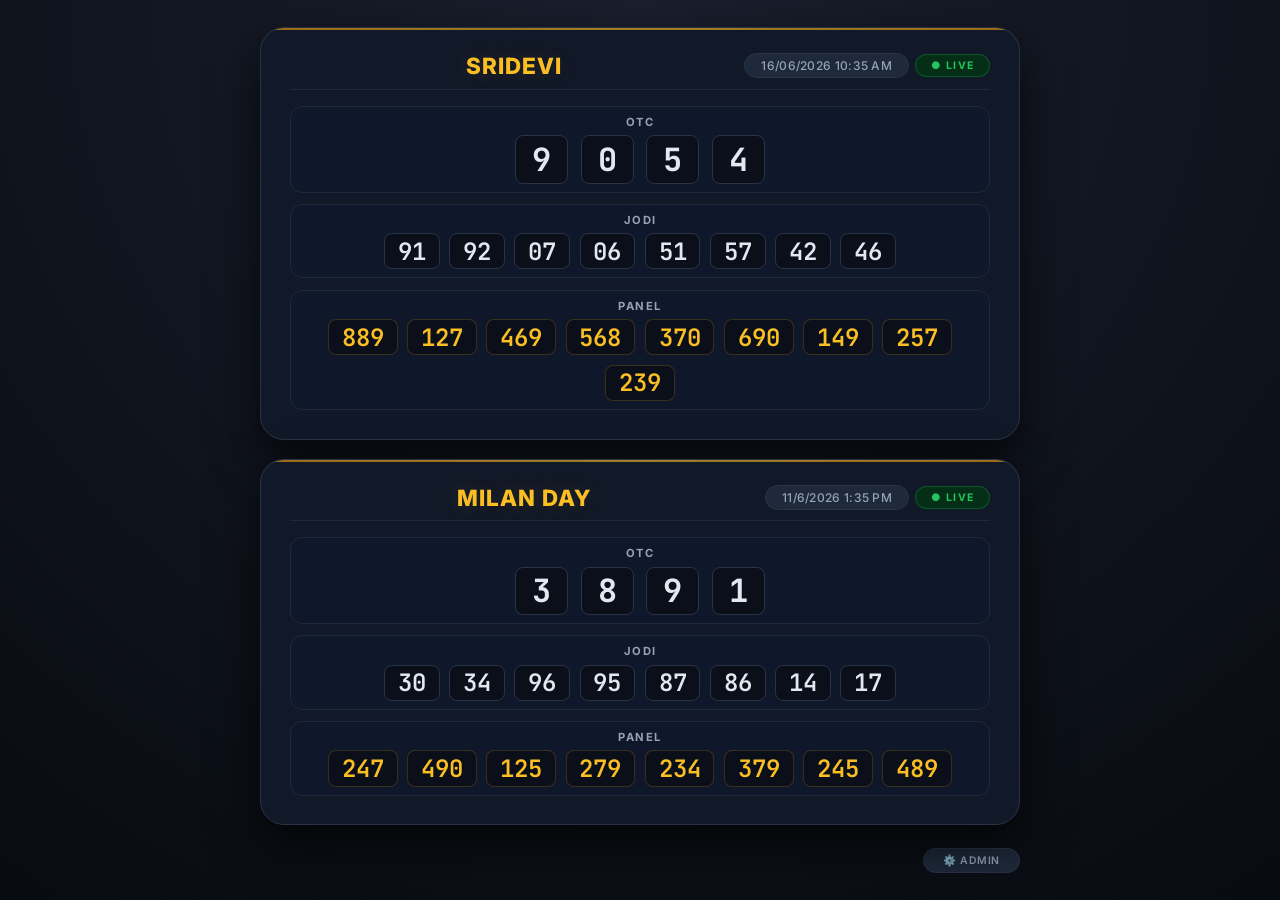
==== commit aeaaf0f7: "Update index.html" ====
--- a/index.html
+++ b/index.html
@@ -70,6 +70,8 @@
             letter-spacing: 1px;
             color: #fbbf24;
             text-shadow: 0 0 20px rgba(251, 191, 36, 0.15);
+            text-align: center;
+            flex: 1;
         }
 
         .card-header .datetime {
@@ -101,16 +103,17 @@
             50% { opacity: 0.5; }
         }
 
+        /* ===== CENTERED ROWS ===== */
         .otc-row {
             display: flex;
+            flex-direction: column;
             align-items: center;
-            gap: 0.8rem;
+            gap: 0.4rem;
             margin-bottom: 0.7rem;
             padding: 0.5rem 1rem;
             background: #0f172a;
             border-radius: 12px;
             border: 1px solid #1e293b;
-            flex-wrap: wrap;
         }
 
         .otc-row .label {
@@ -118,91 +121,79 @@
             font-weight: 700;
             text-transform: uppercase;
             color: #94a3b8;
-            letter-spacing: 1px;
-            min-width: 34px;
+            letter-spacing: 1.5px;
         }
 
         .otc-row .numbers {
+            display: flex;
+            gap: 0.8rem;
+            flex-wrap: wrap;
+            justify-content: center;
+        }
+
+        .otc-row .numbers .num {
+            font-family: 'JetBrains Mono', monospace;
+            font-size: 2rem;
+            font-weight: 700;
+            color: #e2e8f0;
+            background: #0b0f1a;
+            padding: 0.1rem 1rem;
+            border-radius: 8px;
+            border: 1px solid #2a3346;
+            min-width: 44px;
+            text-align: center;
+        }
+
+        .jodi-row {
+            display: flex;
+            flex-direction: column;
+            align-items: center;
+            gap: 0.4rem;
+            margin-bottom: 0.7rem;
+            padding: 0.5rem 1rem;
+            background: #0f172a;
+            border-radius: 12px;
+            border: 1px solid #1e293b;
+        }
+
+        .jodi-row .label {
+            font-size: 0.7rem;
+            font-weight: 700;
+            text-transform: uppercase;
+            color: #94a3b8;
+            letter-spacing: 1.5px;
+        }
+
+        .jodi-row .numbers {
             display: flex;
             gap: 0.6rem;
             flex-wrap: wrap;
-        }
-
-        .otc-row .numbers .num {
+            justify-content: center;
+        }
+
+        .jodi-row .numbers .num {
             font-family: 'JetBrains Mono', monospace;
             font-size: 1.5rem;
-            font-weight: 700;
+            font-weight: 600;
             color: #e2e8f0;
             background: #0b0f1a;
             padding: 0.1rem 0.8rem;
             border-radius: 8px;
             border: 1px solid #2a3346;
-            min-width: 36px;
+            min-width: 48px;
             text-align: center;
         }
 
-        .otc-row .arrow {
-            color: #fbbf24;
-            font-weight: 700;
-            font-size: 1.1rem;
-        }
-
-        .jodi-row {
-            display: flex;
+        .panel-row {
+            display: flex;
+            flex-direction: column;
             align-items: center;
-            gap: 0.8rem;
-            margin-bottom: 0.7rem;
-            padding: 0.5rem 1rem;
-            background: #0f172a;
-            border-radius: 12px;
-            border: 1px solid #1e293b;
-            flex-wrap: wrap;
-        }
-
-        .jodi-row .label {
-            font-size: 0.7rem;
-            font-weight: 700;
-            text-transform: uppercase;
-            color: #94a3b8;
-            letter-spacing: 1px;
-            min-width: 34px;
-        }
-
-        .jodi-row .numbers {
-            display: flex;
-            gap: 0.5rem;
-            flex-wrap: wrap;
-        }
-
-        .jodi-row .numbers .num {
-            font-family: 'JetBrains Mono', monospace;
-            font-size: 1.2rem;
-            font-weight: 600;
-            color: #e2e8f0;
-            background: #0b0f1a;
-            padding: 0.1rem 0.7rem;
-            border-radius: 8px;
-            border: 1px solid #2a3346;
-            min-width: 40px;
-            text-align: center;
-        }
-
-        .jodi-row .arrow {
-            color: #fbbf24;
-            font-weight: 700;
-            font-size: 1.1rem;
-        }
-
-        .panel-row {
-            display: flex;
-            align-items: center;
-            gap: 0.8rem;
+            gap: 0.4rem;
             padding: 0.5rem 1rem;
             background: #0f172a;
             border-radius: 12px;
             border: 1px solid #1e293b;
             margin-top: 0.1rem;
-            flex-wrap: wrap;
         }
 
         .panel-row .label {
@@ -210,33 +201,27 @@
             font-weight: 700;
             text-transform: uppercase;
             color: #94a3b8;
-            letter-spacing: 1px;
-            min-width: 44px;
+            letter-spacing: 1.5px;
         }
 
         .panel-row .numbers {
             display: flex;
-            gap: 0.5rem;
+            gap: 0.6rem;
             flex-wrap: wrap;
+            justify-content: center;
         }
 
         .panel-row .numbers .num {
             font-family: 'JetBrains Mono', monospace;
-            font-size: 1.2rem;
+            font-size: 1.5rem;
             font-weight: 600;
             color: #fbbf24;
             background: #0b0f1a;
-            padding: 0.1rem 0.7rem;
+            padding: 0.1rem 0.8rem;
             border-radius: 8px;
             border: 1px solid #fbbf2430;
-            min-width: 44px;
+            min-width: 52px;
             text-align: center;
-        }
-
-        .panel-row .arrow {
-            color: #fbbf24;
-            font-weight: 700;
-            font-size: 1.1rem;
         }
 
         .admin-toggle {
@@ -360,19 +345,19 @@
                 padding: 0.15rem 0.7rem;
             }
             .otc-row .numbers .num {
+                font-size: 1.6rem;
+                min-width: 36px;
+                padding: 0.05rem 0.7rem;
+            }
+            .jodi-row .numbers .num {
                 font-size: 1.2rem;
-                min-width: 30px;
+                min-width: 40px;
                 padding: 0.05rem 0.6rem;
             }
-            .jodi-row .numbers .num {
-                font-size: 1rem;
-                min-width: 34px;
-                padding: 0.05rem 0.5rem;
-            }
             .panel-row .numbers .num {
-                font-size: 1rem;
-                min-width: 36px;
-                padding: 0.05rem 0.5rem;
+                font-size: 1.2rem;
+                min-width: 42px;
+                padding: 0.05rem 0.6rem;
             }
             .admin-panel {
                 grid-template-columns: 1fr;
@@ -384,32 +369,30 @@
             .card-header {
                 flex-wrap: wrap;
                 gap: 0.3rem;
+                justify-content: center;
+            }
+            .card-header .title {
+                width: 100%;
+                text-align: center;
             }
             .otc-row,
             .jodi-row,
             .panel-row {
-                flex-wrap: wrap;
                 padding: 0.4rem 0.7rem;
             }
-            .otc-row .label,
-            .jodi-row .label,
-            .panel-row .label {
-                min-width: 100%;
-                font-size: 0.6rem;
-            }
             .otc-row .numbers .num {
+                font-size: 1.3rem;
+                min-width: 30px;
+                padding: 0.05rem 0.5rem;
+            }
+            .jodi-row .numbers .num {
                 font-size: 1rem;
-                min-width: 26px;
+                min-width: 34px;
                 padding: 0.05rem 0.4rem;
             }
-            .jodi-row .numbers .num {
-                font-size: 0.85rem;
-                min-width: 28px;
-                padding: 0.05rem 0.4rem;
-            }
             .panel-row .numbers .num {
-                font-size: 0.85rem;
-                min-width: 30px;
+                font-size: 1rem;
+                min-width: 36px;
                 padding: 0.05rem 0.4rem;
             }
         }
@@ -427,7 +410,6 @@
 
             <div class="otc-row">
                 <span class="label" id="otcLabel1">OTC</span>
-                <span class="arrow">→</span>
                 <div class="numbers" id="otc1">
                     <span class="num">9</span>
                     <span class="num">0</span>
@@ -438,7 +420,6 @@
 
             <div class="jodi-row">
                 <span class="label" id="jodiLabel1">Jodi</span>
-                <span class="arrow">→</span>
                 <div class="numbers" id="jodi1">
                     <span class="num">91</span>
                     <span class="num">92</span>
@@ -453,7 +434,6 @@
 
             <div class="panel-row">
                 <span class="label" id="panelLabel1">Panel</span>
-                <span class="arrow">→</span>
                 <div class="numbers" id="panel1">
                     <span class="num">889</span>
                     <span class="num">127</span>
@@ -478,7 +458,6 @@
 
             <div class="otc-row">
                 <span class="label" id="otcLabel2">OTC</span>
-                <span class="arrow">→</span>
                 <div class="numbers" id="otc2">
                     <span class="num">3</span>
                     <span class="num">8</span>
@@ -489,7 +468,6 @@
 
             <div class="jodi-row">
                 <span class="label" id="jodiLabel2">Jodi</span>
-                <span class="arrow">→</span>
                 <div class="numbers" id="jodi2">
                     <span class="num">30</span>
                     <span class="num">34</span>
@@ -504,7 +482,6 @@
 
             <div class="panel-row">
                 <span class="label" id="panelLabel2">Panel</span>
-                <span class="arrow">→</span>
                 <div class="numbers" id="panel2">
                     <span class="num">247</span>
                     <span class="num">490</span>
@@ -579,7 +556,6 @@
             const adminPanel = $('adminPanel');
             const toggleBtn = $('adminToggleBtn');
 
-            // Display elements
             const title1 = $('title1'),
                 datetime1 = $('datetime1'),
                 live1 = $('live1'),
@@ -593,7 +569,6 @@
                 jodiLabel2 = $('jodiLabel2'),
                 panelLabel2 = $('panelLabel2');
 
-            // Admin inputs
             const aTitle1 = $('aTitle1'),
                 aDatetime1 = $('aDatetime1'),
                 aLive1 = $('aLive1'),
